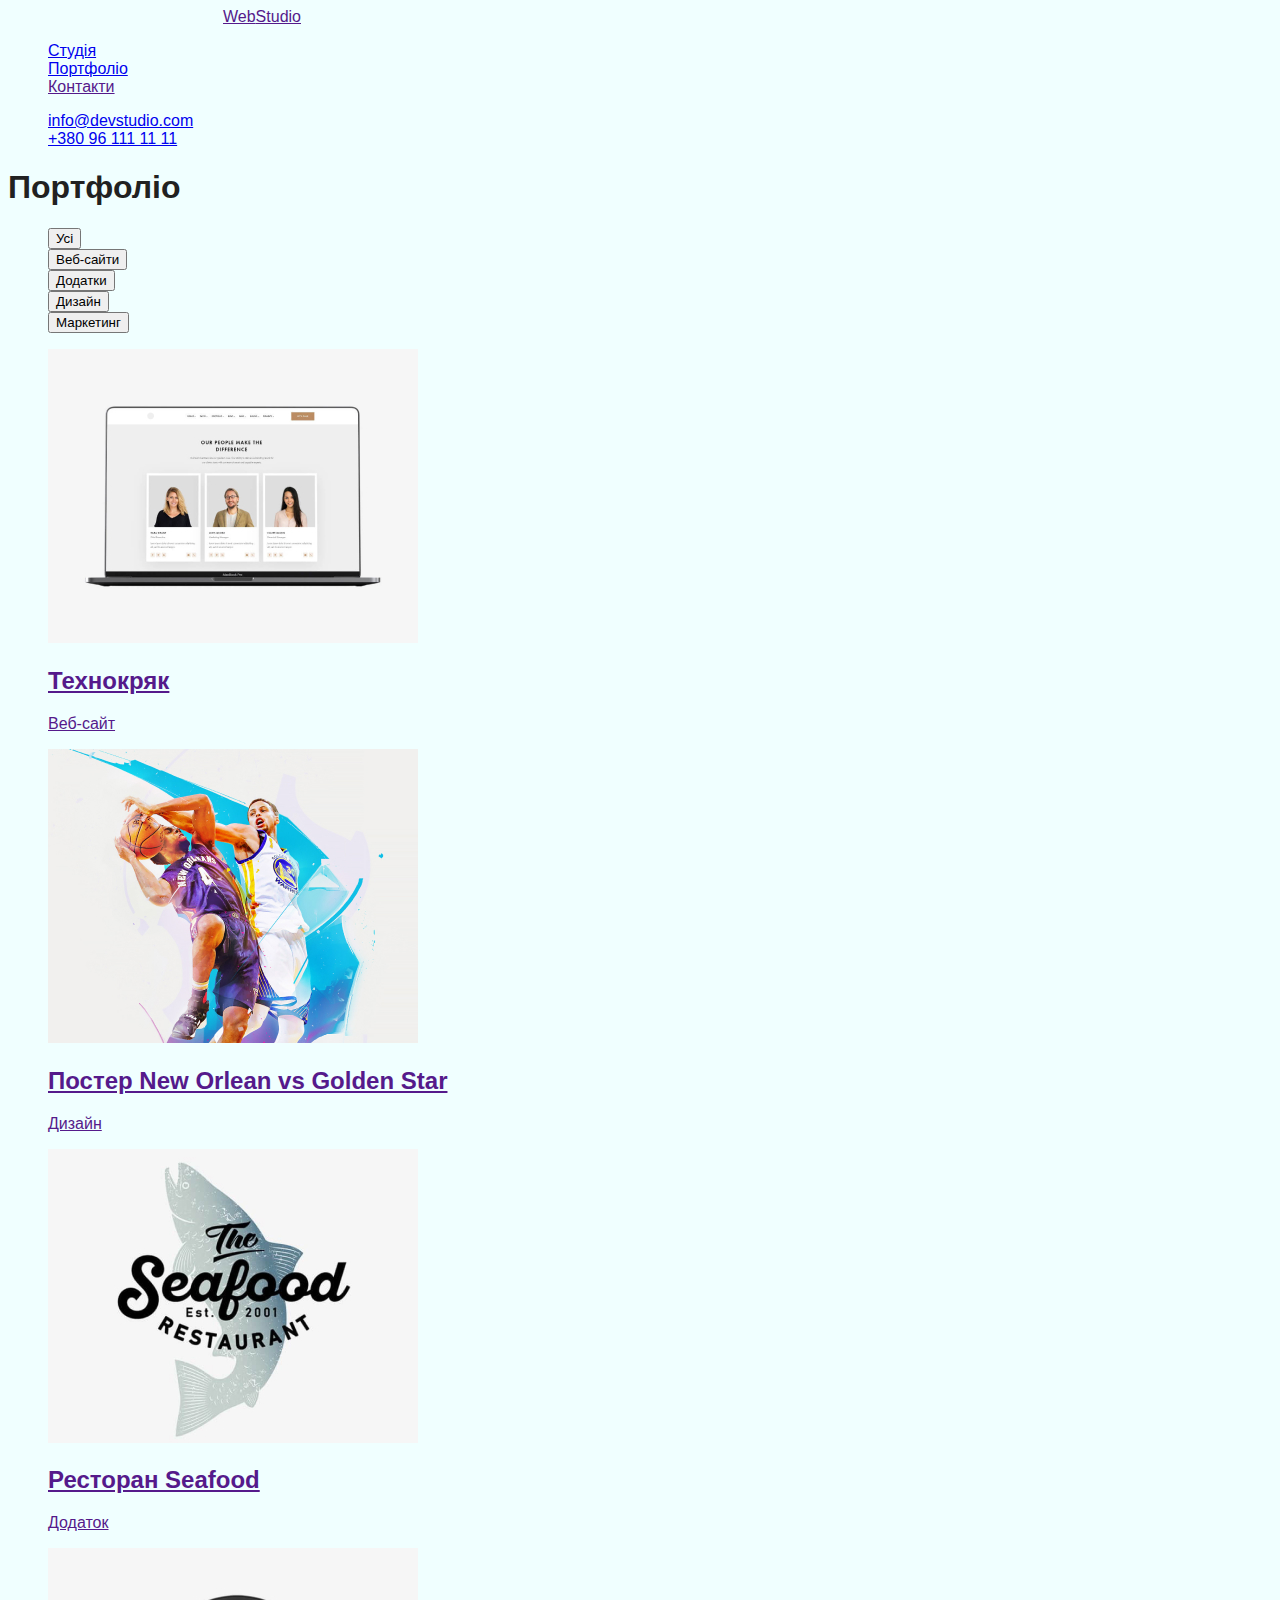
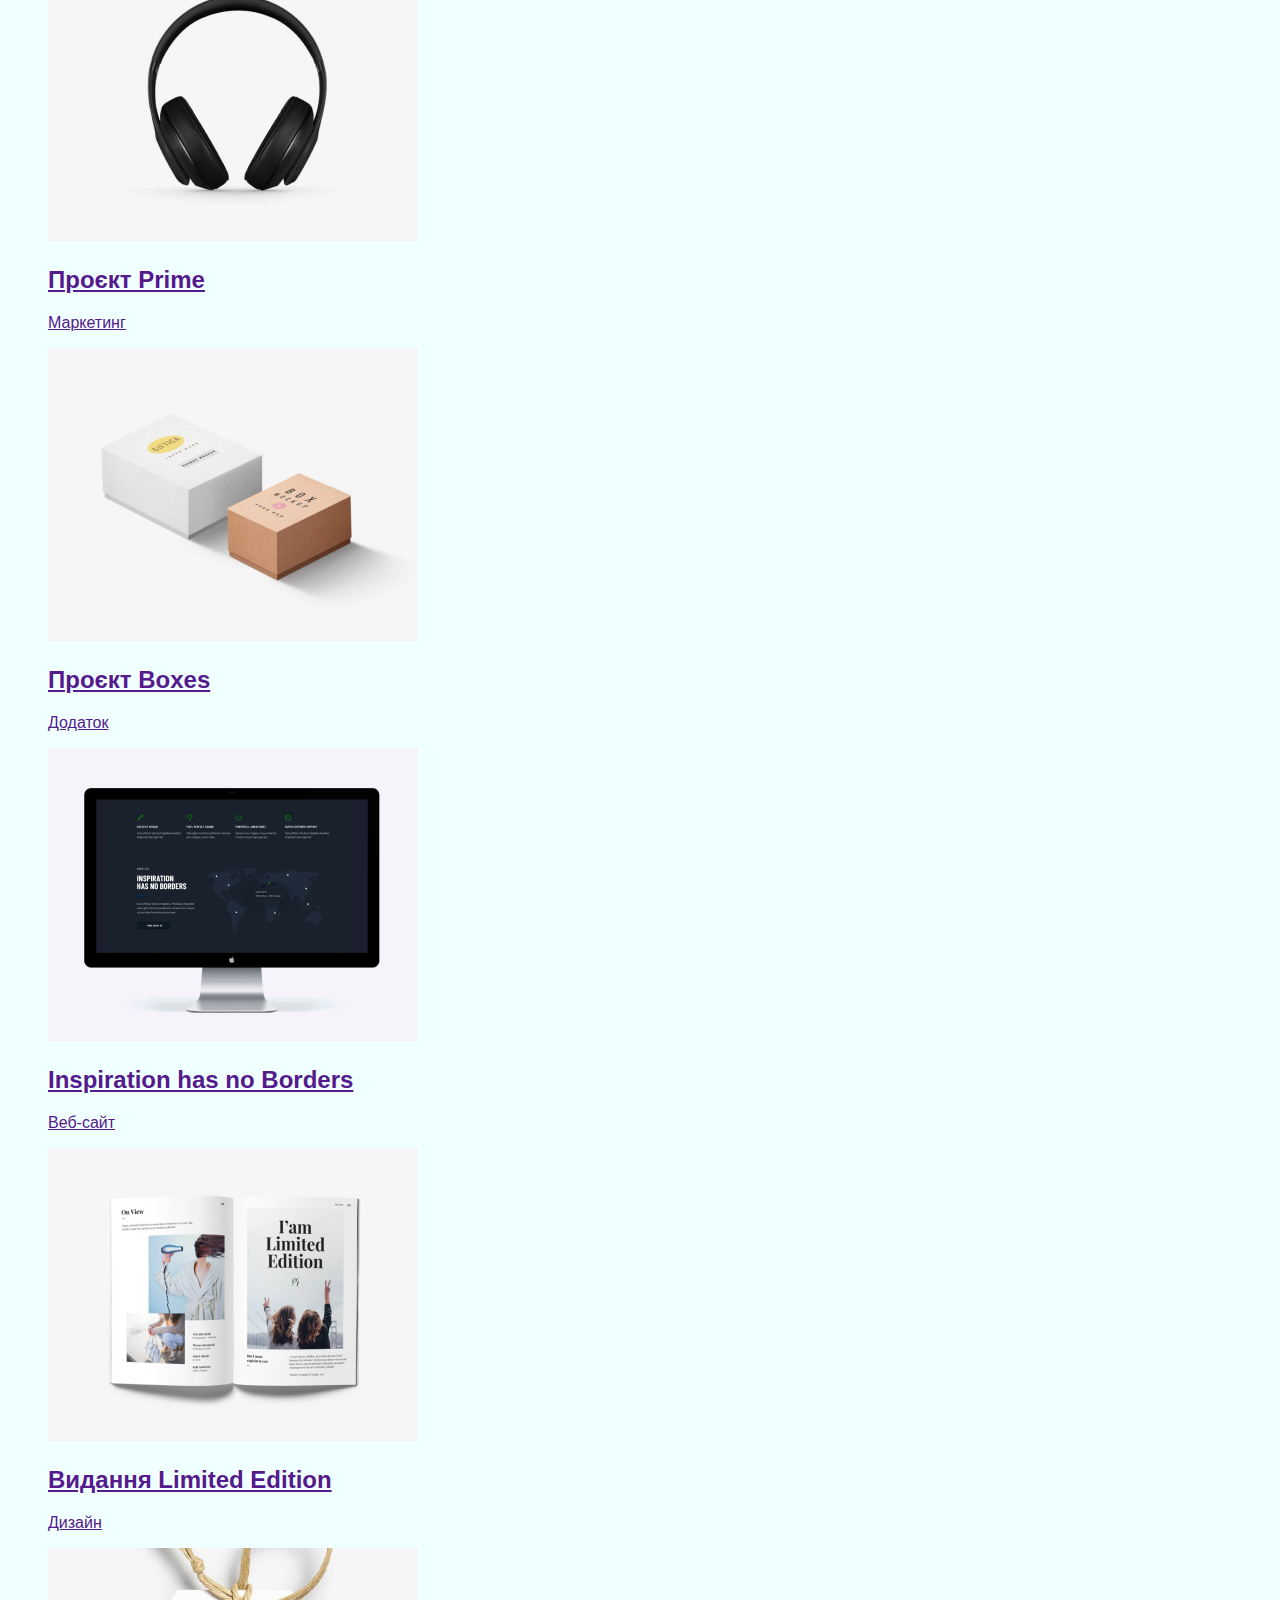
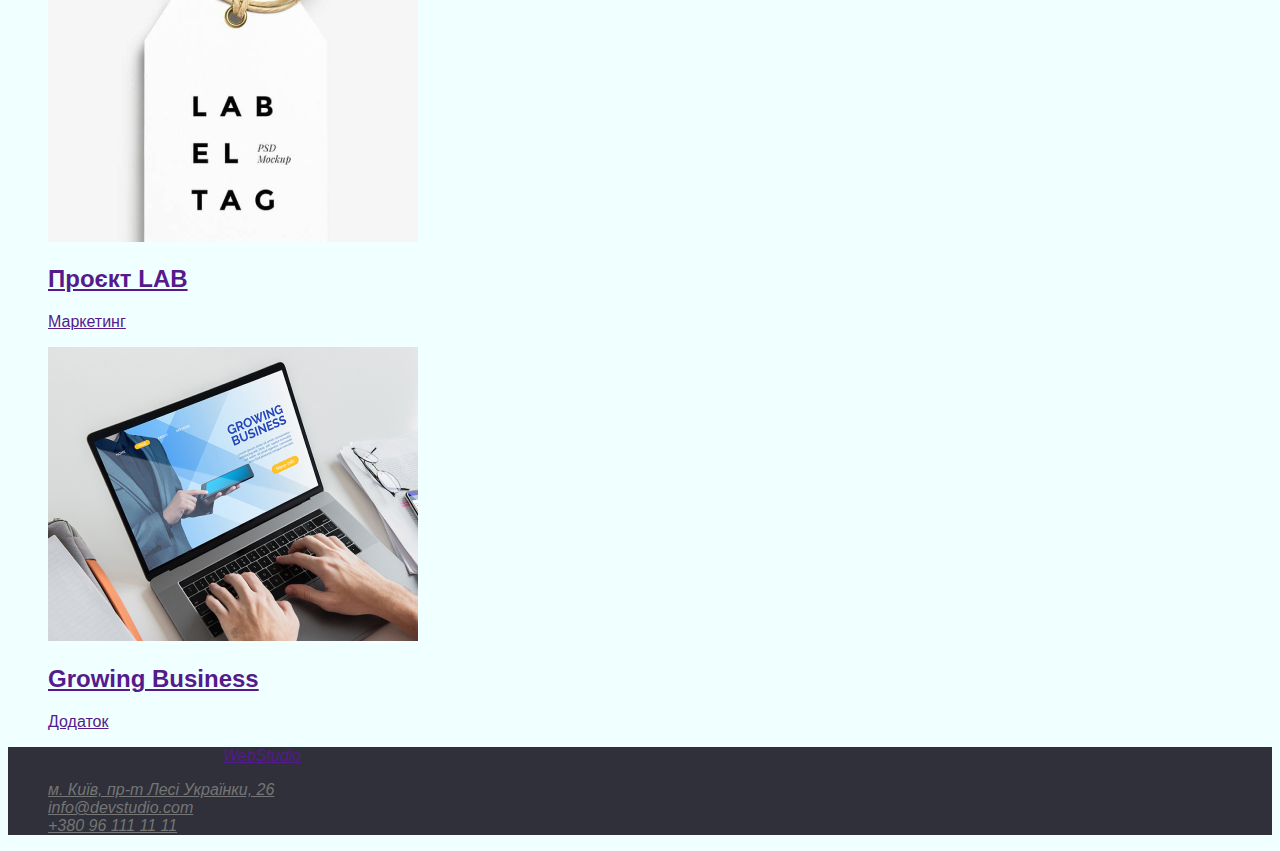
==== portfolio.html @ 6a6d9fbb "first commit" ====
<!DOCTYPE html>
<html lang="en">
<head>
    <meta charset="UTF-8">
    <meta http-equiv="X-UA-Compatible" content="IE=edge">
    <meta name="viewport" content="width=device-width, initial-scale=1.0">
    <title>WebStudio</title>
    <link rel="stylesheet" href="./css/styles.css" />
</head>
<body>
    <!-- Шапка сайту -->
    <header>
      <a href="" class="logo">Web<span>Studio</span></a>

        <nav>
            <!-- Навігація -->
          <ul class="list">
            <li><a href="./index.html">Студія</a></li>
            <li><a href="./portfolio.html">Портфоліо</a></li>
            <li><a href="">Контакти</a></li>
          </ul>
        </nav>
        <ul class="list"> 
            <li><a href="mailto:info@devstudio.com">info@devstudio.com</a></li>
            <li><a href="tel:+380961111111">+380 96 111 11 11</a></li>
        </ul>
      </header>


      

      <main>
        <h1>Портфоліо</h1>
        <section>
          <ul class="list">
            <li><button type="button">Усі</button></li>
            <li><button type="button">Веб-сайти</button></li>
            <li><button type="button">Додатки</button></li>
            <li><button type="button">Дизайн</button></li>
            <li><button type="button">Маркетинг</button></li>
          </ul>
             
          <ul class="list">
            <li>
             <a href="">
              <img src="./images/imgP1.jpg" alt="Веб-сайт"
              width: 370px;
              height: 294px;/>
              <h2>Технокряк</h2>
              <p>Веб-сайт</p>
           </a>  
           </li>
            
            <li>
             <a href="">
             <img src="./images/img (P2).jpg" alt="Дизайн постеру"
             width: 370px;
             height: 294px;/>
             <h2>Постер New Orlean vs Golden Star</h2>
             <p>Дизайн</p> 
             </a>
              </li>
          
            <li>
             <a href="">
             <img src="./images/img (P3).jpg" alt="Додаток ресторану Seafood"
             width: 370px;
             height: 294px;/>
             <h2>Ресторан Seafood</h2>
             <p>Додаток</p>
             </a>
             </li>

            <li>
              <a href="">
              <img src="./images/img (P4).jpg" alt="Зображення навушників"
             width: 370px;
             height: 294px;/>
             <h2>Проєкт Prime</h2>
             <p>Маркетинг</p>
             </a>
            </li>
          
            <li>
             <a href="">
             <img src="./images/img (P5).jpg" alt="Додаток Boxes"
             width: 370px;
             height: 294px;/>
             <h2>Проєкт Boxes</h2>
             <p>Додаток</p>
              </a> 
            </li>
            

            <li>
              <a href="">
              <img src="./images/img (P6).jpg" alt="Веб-сайт"
              width: 370px;
              height: 294px;/>
              <h2>Inspiration has no Borders</h2>
              <p>Веб-сайт</p>
              </a>
            </li>
            

            <li> 
              <a href="">
               <img src="./images/img (P7).jpg" alt="Дизайн видання Limited Edition"
               width: 370px;
               height: 294px;/>
               <h2>Видання Limited Edition</h2>
               <p>Дизайн</p>  
               </a>
            </li>
           

            <li>
              <a href="">
                <img src="./images/img (P8).jpg" alt="Маркетинг проєкту LAB"
               width: 370px;
               height: 294px;/>
               <h2>Проєкт LAB</h2>
              <p>Маркетинг</p>  
              </a>
            </li>
            

            <li>
              <a href="">
               <img src="./images/img (P9).jpg" alt="Додаток Growing Business"
             width: 370px;
             height: 294px;/>
             <h2>Growing Business</h2>
             <p>Додаток</p> 
              </a>
            </li>
            

          </ul>

        </section>

      </main>




      <!-- Адрес -->
      <footer class="footer">
        <address>
       <a href="" class="logo">Web<span>Studio</span></a>
      <ul class="list">    
          
          <li><a href="" class="contacts">м. Київ, пр-т Лесі Українки, 26</a></li> 
          <li><a href="mailto:info@devstudio.com" class="contacts">info@devstudio.com</a></li>
          <li><a href="tel:+380961111111" class="contacts">+380 96 111 11 11</a></li>
          
      </ul>   
  </address>
      
</footer>
</body>
</html>
---- css/styles.css ----
:root {
--primary-text-color: #212121;
--secondary-text-color: #757575;
--accent-color: #2196F3; 
--primary-bg-color: #ffffff;
}

body {
    background-color:azure;
    color: var(--primary-text-color);
    font-family: Roboto, sans-serif;
}

.list {
list-style: none;
}

/* Логотип */

.logo {
margin: 25px 1240px 25px 215px;
font-family: Raleway, sans-serif;
}

.page-header {
    background-color:#FFFFFF;
}

/* Навігація сайту */

.nav-link {
    color: var(--primary-text-color);
}

.nav-link:hover, 
.nav-link:focus {
color: var(--accent-color);
}

.auth-link {
    color: var(--secondary-text-color);
}

.auth-link:hover, 
.auth-link:focus {
    color: var(--accent-color);
}
 
/* Герой */

.hero {
    background-color: #2F303A;
    color: #FFFFFF;
    padding: 200px 452px 280px 452px;
}

.hero-title {
    font-style: normal;
    font-weight: 900;
    font-size: 44px;
    text-align: center;
    letter-spacing: 0.06em;
    text-transform: uppercase;
    color: #FFFFFF;
}

/* Кнопка */
.service {
    background-color: var(--accent-color);
    color: #ffffff;
    padding: 10px 32px 10px 32px;
    margin: 360px 724px 210px 724px;
}


/* Підвал сторінки */

.footer{
    background-color: #2F303A;
}

.contacts {
    color: var(--secondary-text-color);
}

.contacts:hover,
.contacts:focus {
    color: #ffffff;
}
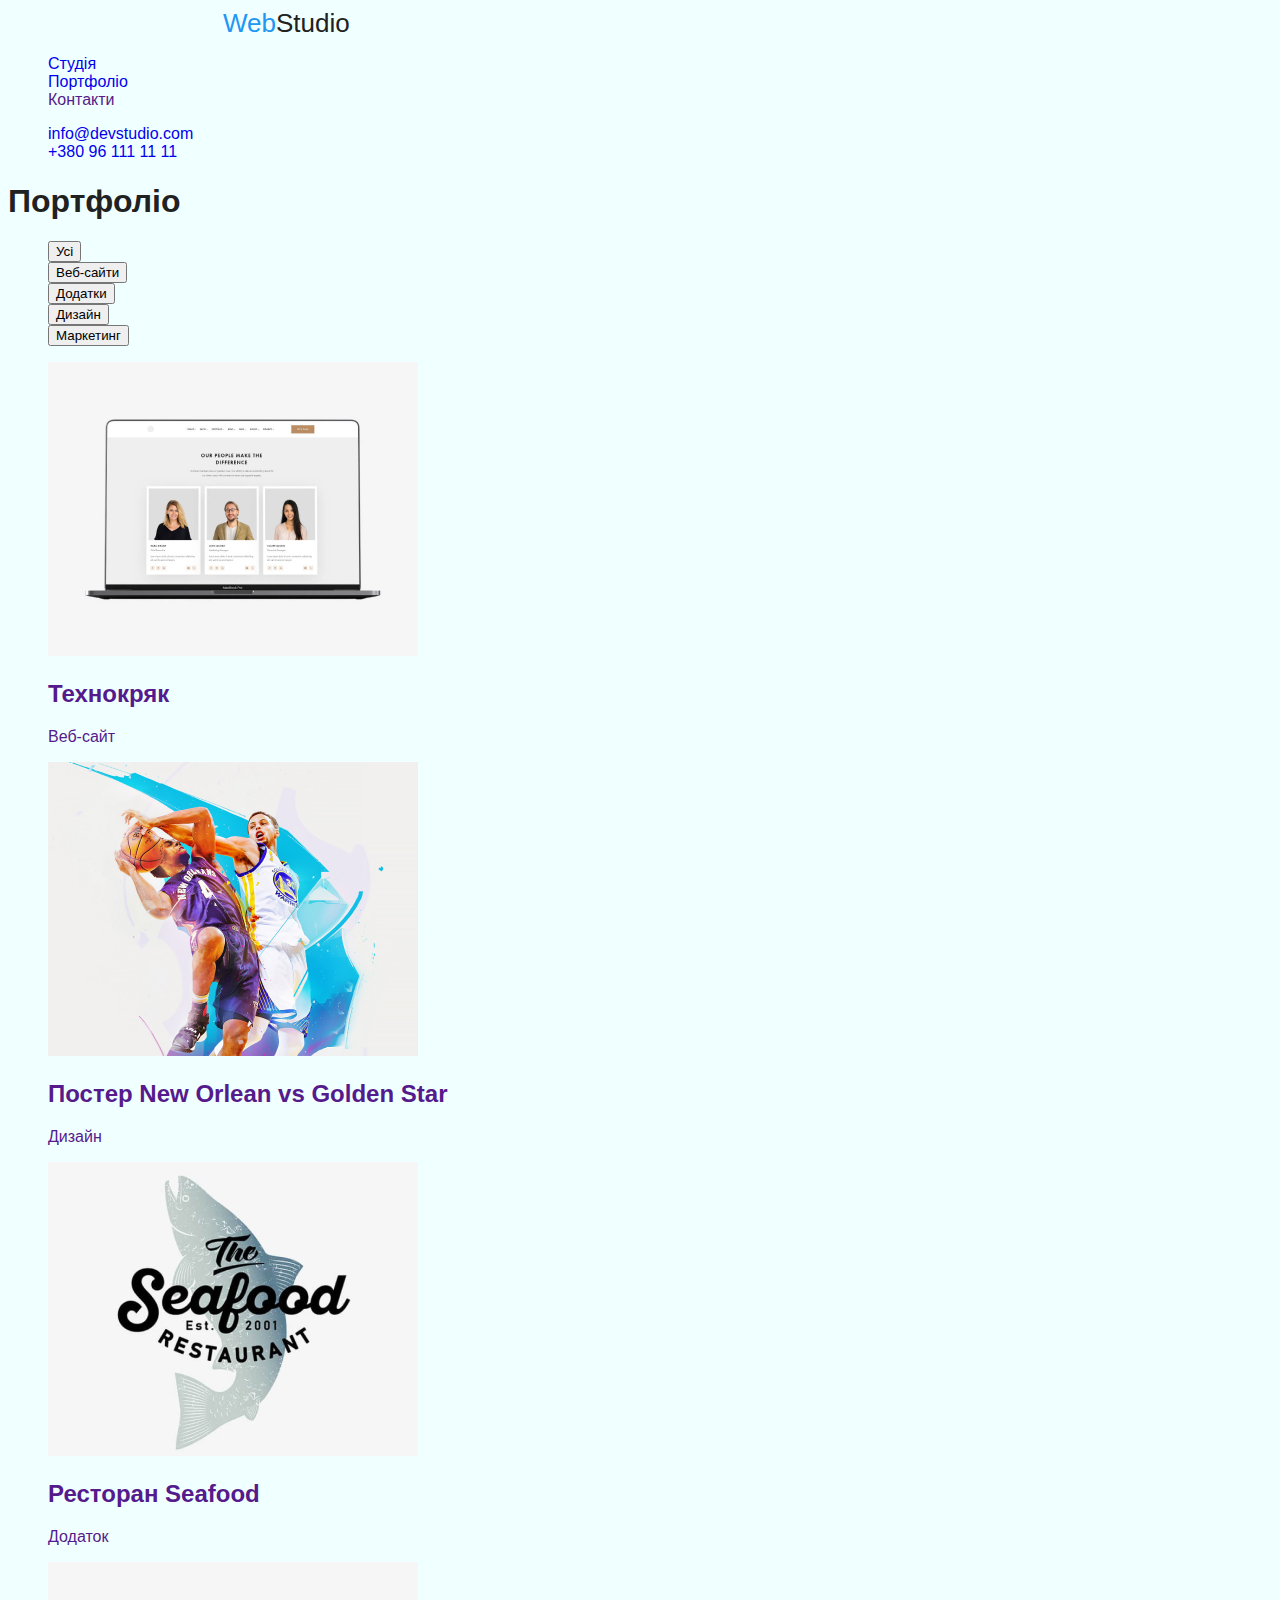
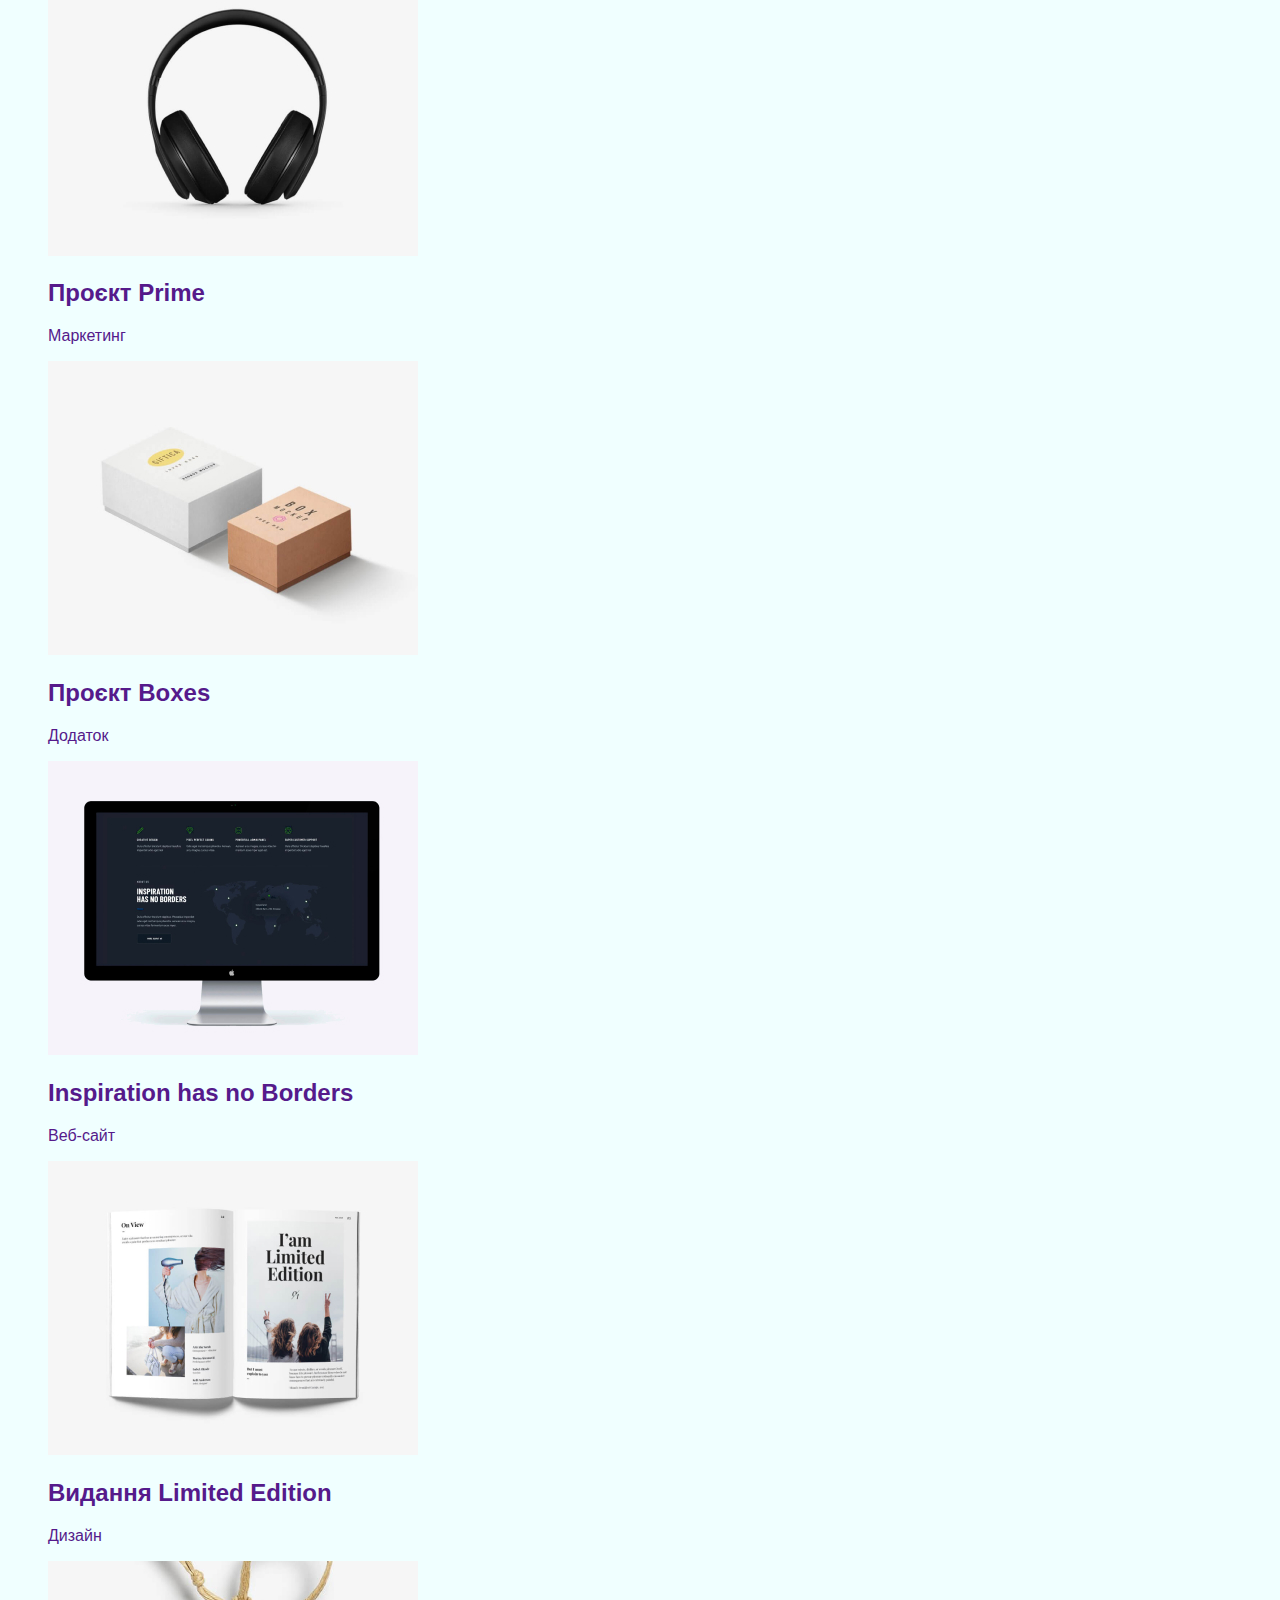
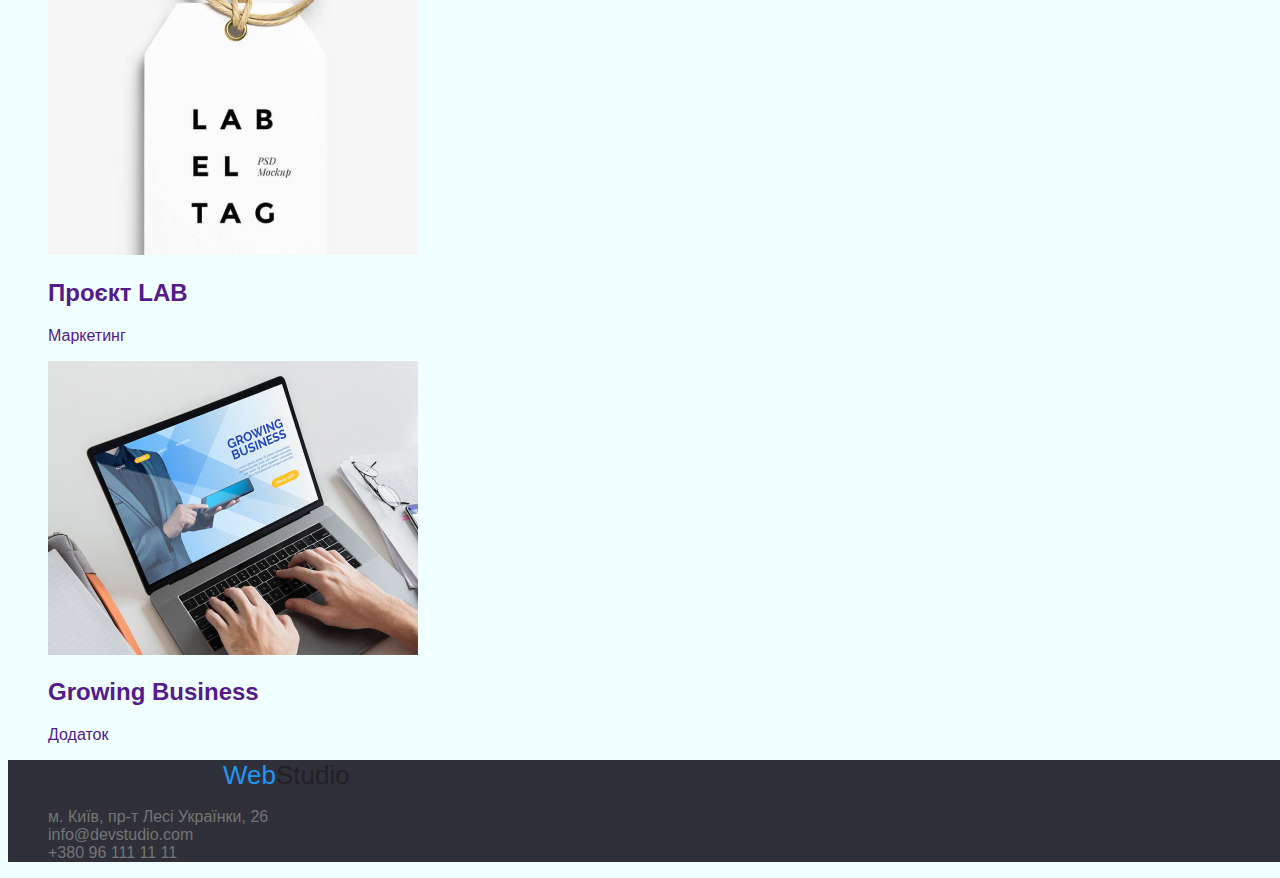
==== commit a669a76e: "Зміни в хедері та футері" ====
--- a/portfolio.html
+++ b/portfolio.html
@@ -10,7 +10,7 @@
 <body>
     <!-- Шапка сайту -->
     <header>
-      <a href="" class="logo">Web<span>Studio</span></a>
+      <a href="" class="logo">Web<span class="logo__decor">Studio</span></a>
 
         <nav>
             <!-- Навігація -->
@@ -148,7 +148,7 @@
       <!-- Адрес -->
       <footer class="footer">
         <address>
-       <a href="" class="logo">Web<span>Studio</span></a>
+          <a href="" class="logo">Web<span class="logo__decor">Studio</span></a>
       <ul class="list">    
           
           <li><a href="" class="contacts">м. Київ, пр-т Лесі Українки, 26</a></li> 
--- a/css/styles.css
+++ b/css/styles.css
@@ -9,17 +9,32 @@
     background-color:azure;
     color: var(--primary-text-color);
     font-family: Roboto, sans-serif;
+    letter-spacing: 0,03em;
 }
 
 .list {
 list-style: none;
 }
 
+a {
+    text-decoration: none;
+}
+
 /* Логотип */
 
 .logo {
 margin: 25px 1240px 25px 215px;
+text-decoration: none;
 font-family: Raleway, sans-serif;
+font-style: normal;
+font-size: 26px;
+line-height: 1.2; 
+color: #2196F3;
+}
+
+.logo__decor {
+    font-style: normal;
+    color: var(--primary-text-color) ;
 }
 
 .page-header {
@@ -27,6 +42,14 @@
 }
 
 /* Навігація сайту */
+
+.site-nav,
+.auth-nav {
+ font-weight: 500;
+ font-size: 14px;
+ line-height: 1.36;
+ letter-spacing: 0.02em;
+}
 
 .nav-link {
     color: var(--primary-text-color);
@@ -51,11 +74,16 @@
 .hero {
     background-color: #2F303A;
     color: #FFFFFF;
-    padding: 200px 452px 280px 452px;
+    padding: 200px;
+}
+
+.hero-box {
+    width: 1600px;
+    letter-spacing: 0,06em;
 }
 
 .hero-title {
-    font-style: normal;
+    margin-bottom: 30px;
     font-weight: 900;
     font-size: 44px;
     text-align: center;
@@ -70,17 +98,60 @@
     color: #ffffff;
     padding: 10px 32px 10px 32px;
     margin: 360px 724px 210px 724px;
+    font-size: 16px;
+    line-height: 30px; 
+    font-family: inherit;
+    cursor: pointer;
 }
 
+/* Особливості */
+.title{
+font-weight: 700;
+font-size: 14px;
+line-height: 1.1;
+}
+
+.text {
+font-weight: 400;
+font-size: 14px;
+line-height: 1.7;
+}
+
+.section-title{
+    font-weight: 700;
+font-size: 36px;
+line-height: 1.2;
+text-align: center;
+}
+
+.subtitle{
+font-weight: 500;
+font-size: 16px;
+line-height: 1.2;
+}
+
+.profession{
+font-weight: 400;
+font-size: 16px;
+line-height: 1.2;  
+}
 
 /* Підвал сторінки */
 
 .footer{
-    background-color: #2F303A;
+background-color: #2F303A;
+width: 1600px;
+}
+
+.footer-nav{
+font-weight: 400;
+font-size: 14px;
+line-height: 1.7;
 }
 
 .contacts {
     color: var(--secondary-text-color);
+    font-style: normal;
 }
 
 .contacts:hover,
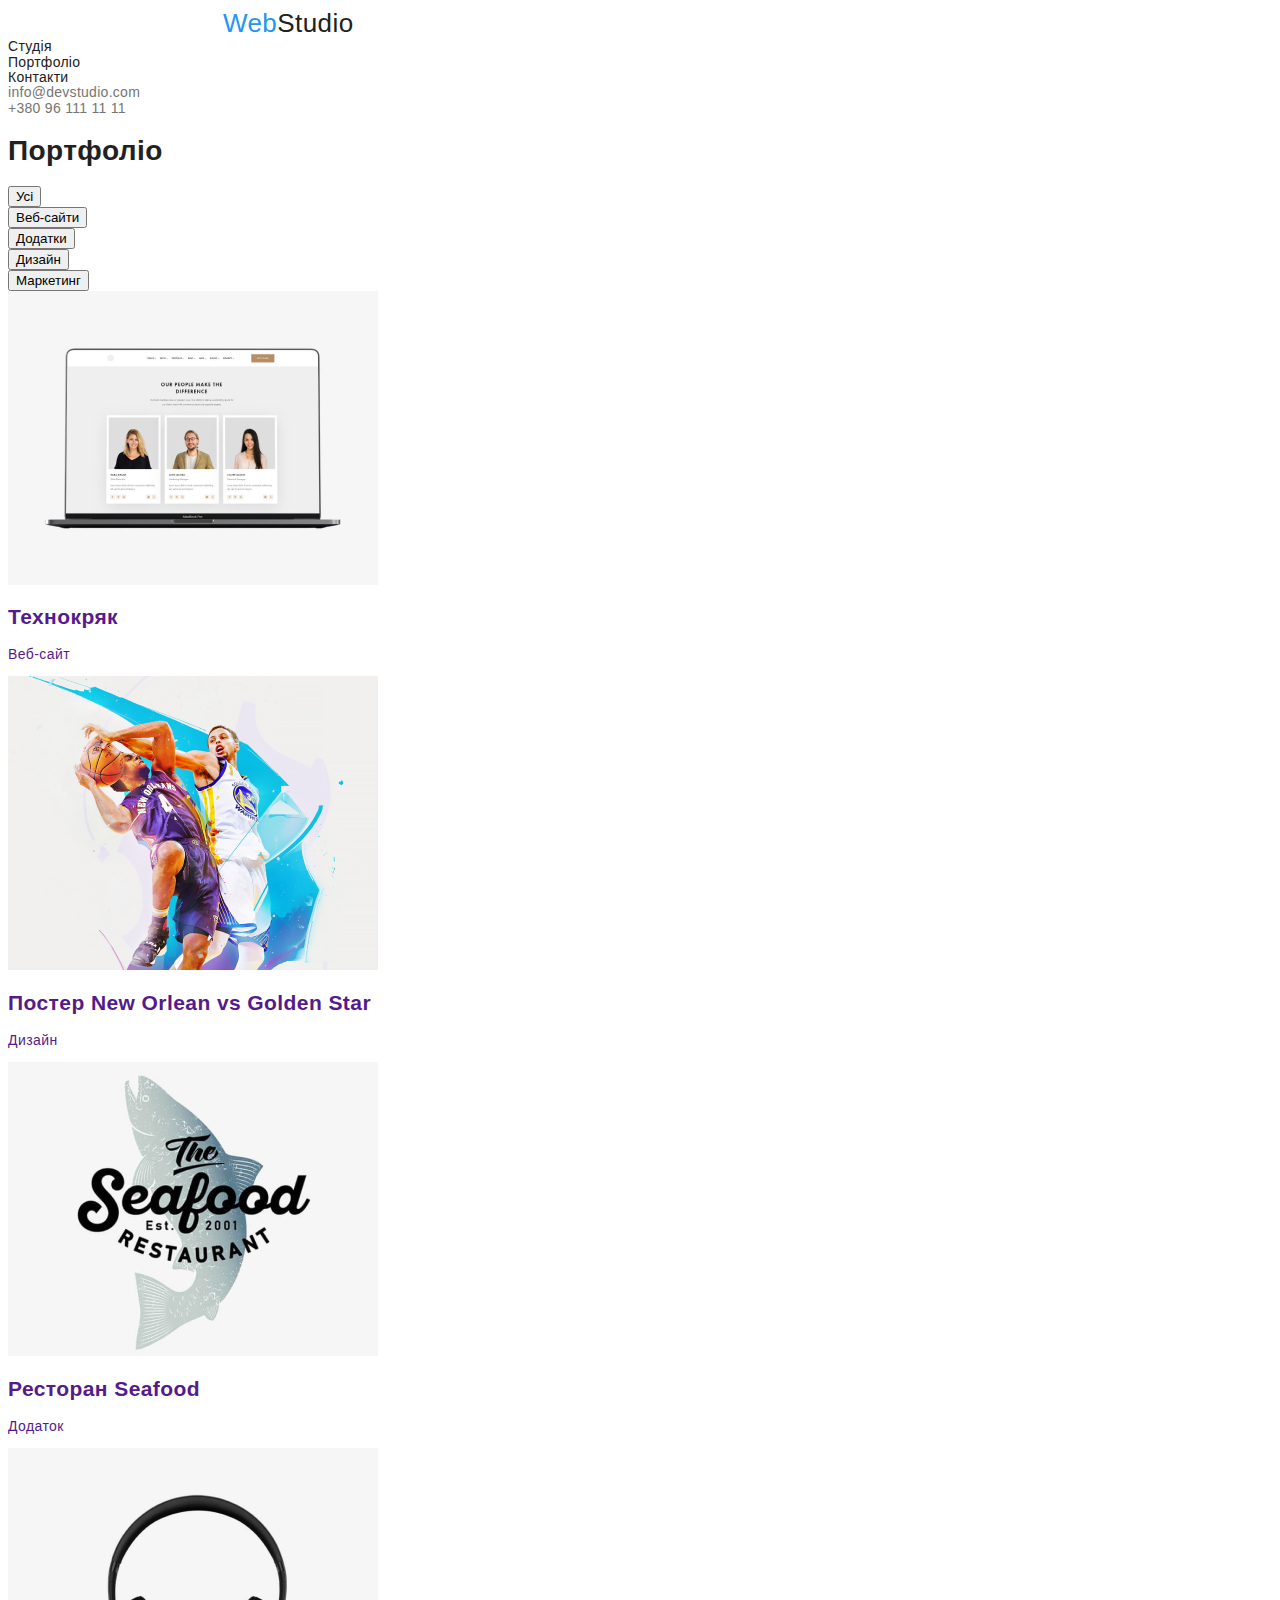
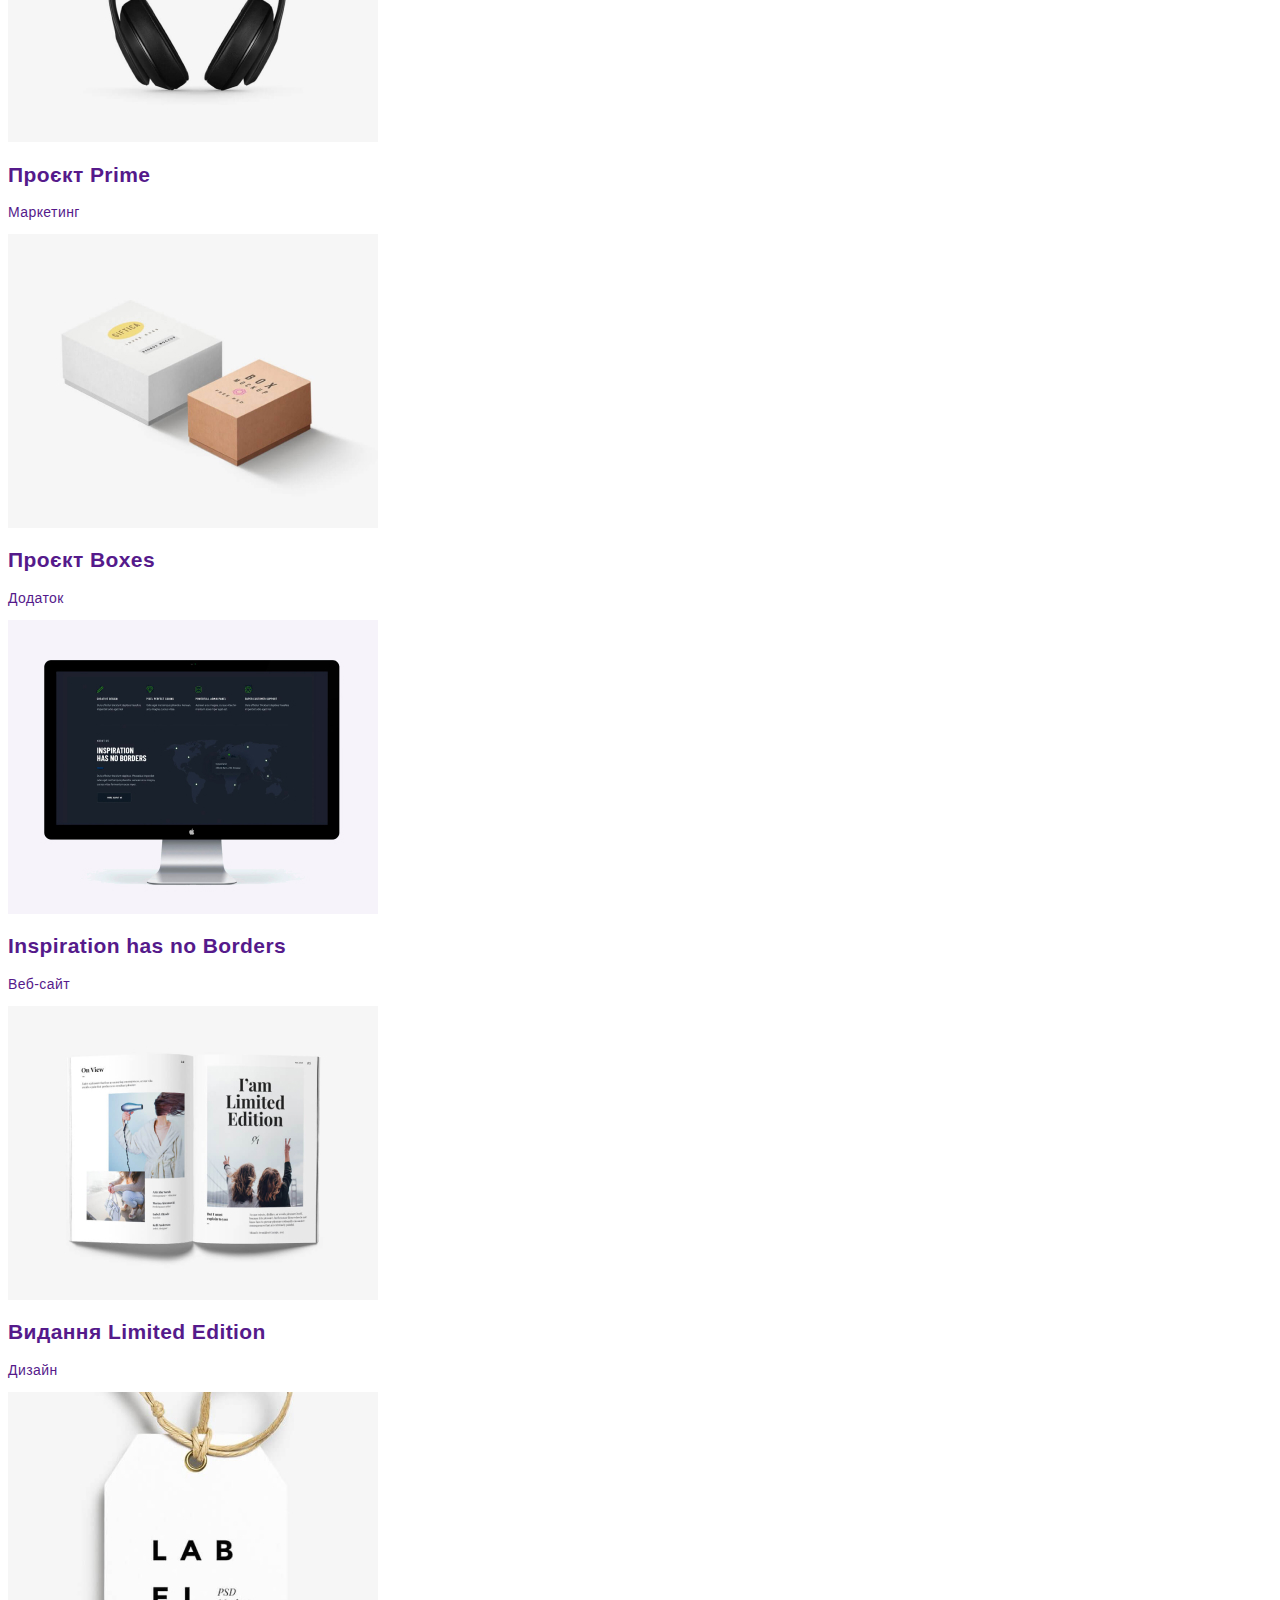
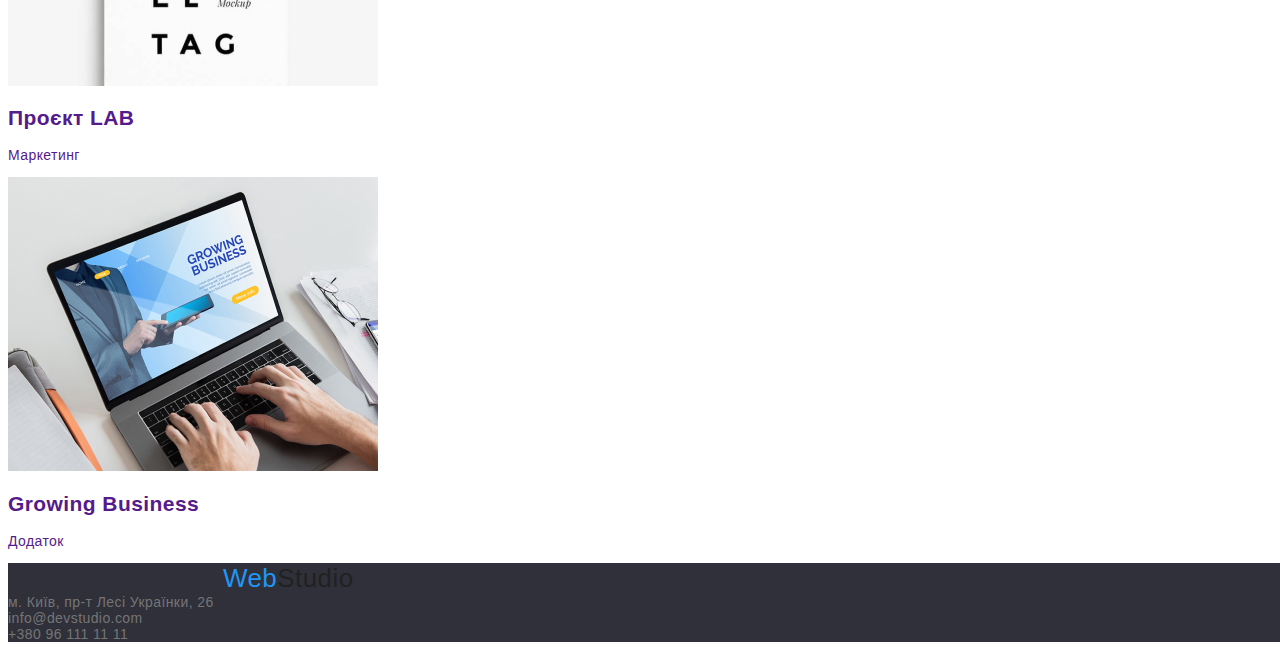
==== commit 6a273191: "Виправлення правок від ментора" ====
--- a/portfolio.html
+++ b/portfolio.html
@@ -5,29 +5,26 @@
     <meta http-equiv="X-UA-Compatible" content="IE=edge">
     <meta name="viewport" content="width=device-width, initial-scale=1.0">
     <title>WebStudio</title>
-    <link rel="stylesheet" href="./css/styles.css" />
+    <link rel="stylesheet" href="./css/styles.css"/>
 </head>
 <body>
     <!-- Шапка сайту -->
-    <header>
+    <header class="page-header">
       <a href="" class="logo">Web<span class="logo__decor">Studio</span></a>
 
-        <nav>
-            <!-- Навігація -->
-          <ul class="list">
-            <li><a href="./index.html">Студія</a></li>
-            <li><a href="./portfolio.html">Портфоліо</a></li>
-            <li><a href="">Контакти</a></li>
-          </ul>
-        </nav>
-        <ul class="list"> 
-            <li><a href="mailto:info@devstudio.com">info@devstudio.com</a></li>
-            <li><a href="tel:+380961111111">+380 96 111 11 11</a></li>
+      <nav>
+          <!-- Навігація -->
+        <ul class="site-nav list">
+          <li><a href="./index.html" class="nav-link">Студія</a></li>
+          <li><a href="./portfolio.html" class="nav-link">Портфоліо</a></li>
+          <li><a href="" class="nav-link">Контакти</a></li>
         </ul>
-      </header>
-
-
-      
+      </nav>
+      <ul class="auth-nav list"> 
+          <li><a href="mailto:info@devstudio.com" class="auth-link">info@devstudio.com</a></li>
+          <li><a href="tel:+380961111111" class="auth-link">+380 96 111 11 11</a></li>
+      </ul>
+    </header>
 
       <main>
         <h1>Портфоліо</h1>
@@ -44,38 +41,42 @@
             <li>
              <a href="">
               <img src="./images/imgP1.jpg" alt="Веб-сайт"
-              width: 370px;
-              height: 294px;/>
+              width="370"
+              height="294"
+             />
               <h2>Технокряк</h2>
               <p>Веб-сайт</p>
-           </a>  
+             </a>  
            </li>
             
             <li>
              <a href="">
-             <img src="./images/img (P2).jpg" alt="Дизайн постеру"
-             width: 370px;
-             height: 294px;/>
+             <img src="./images/imgP2.jpg" alt="Дизайн постеру"
+             width="370"
+             height="294"
+             />
              <h2>Постер New Orlean vs Golden Star</h2>
              <p>Дизайн</p> 
              </a>
-              </li>
+            </li>
           
             <li>
              <a href="">
-             <img src="./images/img (P3).jpg" alt="Додаток ресторану Seafood"
-             width: 370px;
-             height: 294px;/>
+             <img src="./images/imgP3.jpg" alt="Додаток ресторану Seafood"
+             width="370"
+             height="294"
+             />
              <h2>Ресторан Seafood</h2>
              <p>Додаток</p>
              </a>
-             </li>
+            </li>
 
             <li>
               <a href="">
-              <img src="./images/img (P4).jpg" alt="Зображення навушників"
-             width: 370px;
-             height: 294px;/>
+              <img src="./images/imgP4.jpg" alt="Зображення навушників"
+              width="370"
+              height="294"
+             />
              <h2>Проєкт Prime</h2>
              <p>Маркетинг</p>
              </a>
@@ -83,9 +84,10 @@
           
             <li>
              <a href="">
-             <img src="./images/img (P5).jpg" alt="Додаток Boxes"
-             width: 370px;
-             height: 294px;/>
+             <img src="./images/imgP5.jpg" alt="Додаток Boxes"
+             width="370"
+             height="294"
+             />
              <h2>Проєкт Boxes</h2>
              <p>Додаток</p>
               </a> 
@@ -94,9 +96,10 @@
 
             <li>
               <a href="">
-              <img src="./images/img (P6).jpg" alt="Веб-сайт"
-              width: 370px;
-              height: 294px;/>
+              <img src="./images/imgP6.jpg" alt="Веб-сайт"
+              width="370"
+              height="294"
+              />
               <h2>Inspiration has no Borders</h2>
               <p>Веб-сайт</p>
               </a>
@@ -105,9 +108,10 @@
 
             <li> 
               <a href="">
-               <img src="./images/img (P7).jpg" alt="Дизайн видання Limited Edition"
-               width: 370px;
-               height: 294px;/>
+               <img src="./images/imgP7.jpg" alt="Дизайн видання Limited Edition"
+               width="370"
+               height="294"
+               />
                <h2>Видання Limited Edition</h2>
                <p>Дизайн</p>  
                </a>
@@ -116,20 +120,22 @@
 
             <li>
               <a href="">
-                <img src="./images/img (P8).jpg" alt="Маркетинг проєкту LAB"
-               width: 370px;
-               height: 294px;/>
+                <img src="./images/imgP8.jpg" alt="Маркетинг проєкту LAB"
+                width="370"
+                height="294"
+               />
                <h2>Проєкт LAB</h2>
-              <p>Маркетинг</p>  
+               <p>Маркетинг</p>  
               </a>
             </li>
             
 
             <li>
               <a href="">
-               <img src="./images/img (P9).jpg" alt="Додаток Growing Business"
-             width: 370px;
-             height: 294px;/>
+              <img src="./images/imgP9.jpg" alt="Додаток Growing Business"
+              width="370"
+              height="294"
+              />
              <h2>Growing Business</h2>
              <p>Додаток</p> 
               </a>
--- a/css/styles.css
+++ b/css/styles.css
@@ -6,18 +6,25 @@
 }
 
 body {
-    background-color:azure;
+    background-color: var(--primary-bg-color) ;
     color: var(--primary-text-color);
-    font-family: Roboto, sans-serif;
-    letter-spacing: 0,03em;
+    font-family: 'Roboto', sans-serif;
+    font-size: 14px;
+    letter-spacing: 0.03em;
 }
 
 .list {
+margin: 0;
+padding: 0;
 list-style: none;
 }
 
 a {
     text-decoration: none;
+}
+
+.button {
+    cursor: pointer;
 }
 
 /* Логотип */
@@ -47,7 +54,7 @@
 .auth-nav {
  font-weight: 500;
  font-size: 14px;
- line-height: 1.36;
+ line-height: 1.1;
  letter-spacing: 0.02em;
 }
 
@@ -86,6 +93,7 @@
     margin-bottom: 30px;
     font-weight: 900;
     font-size: 44px;
+    line-height: 1.3;
     text-align: center;
     letter-spacing: 0.06em;
     text-transform: uppercase;
@@ -99,9 +107,8 @@
     padding: 10px 32px 10px 32px;
     margin: 360px 724px 210px 724px;
     font-size: 16px;
-    line-height: 30px; 
+    line-height: 1.8; 
     font-family: inherit;
-    cursor: pointer;
 }
 
 /* Особливості */
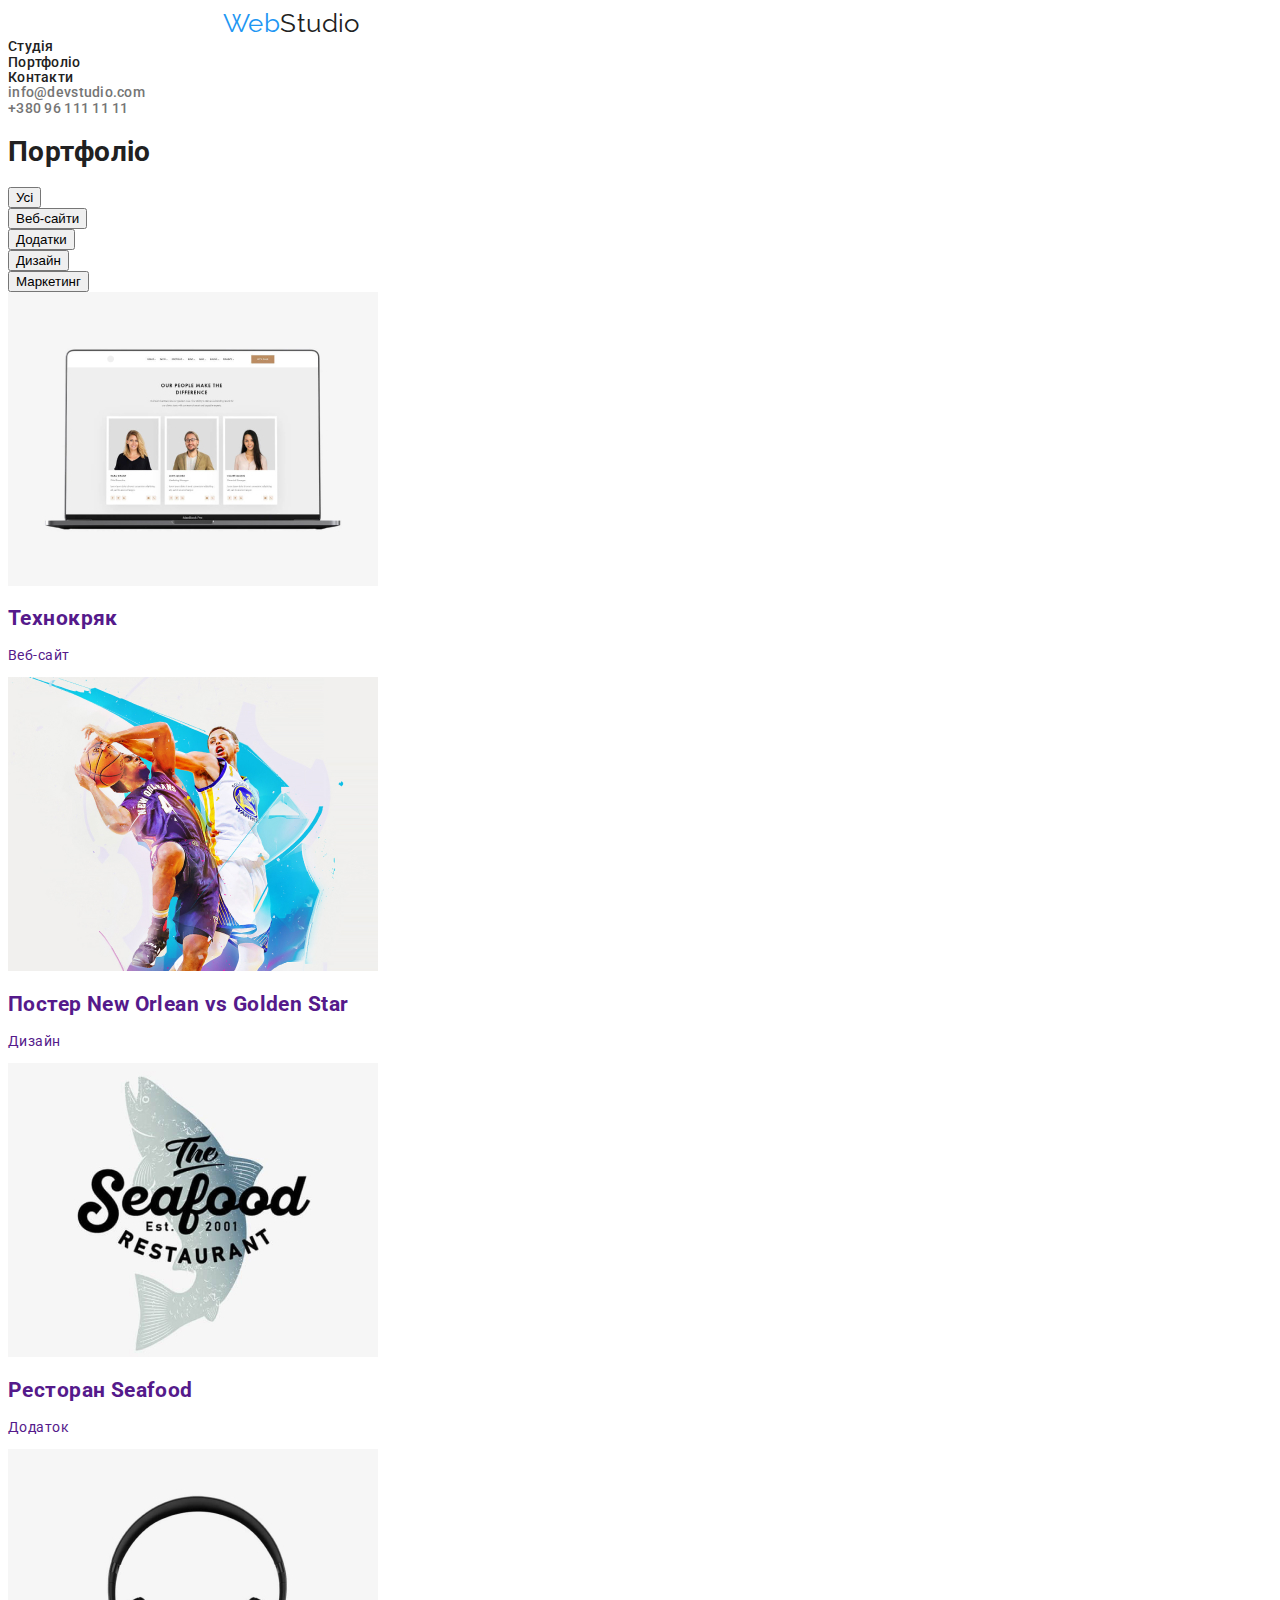
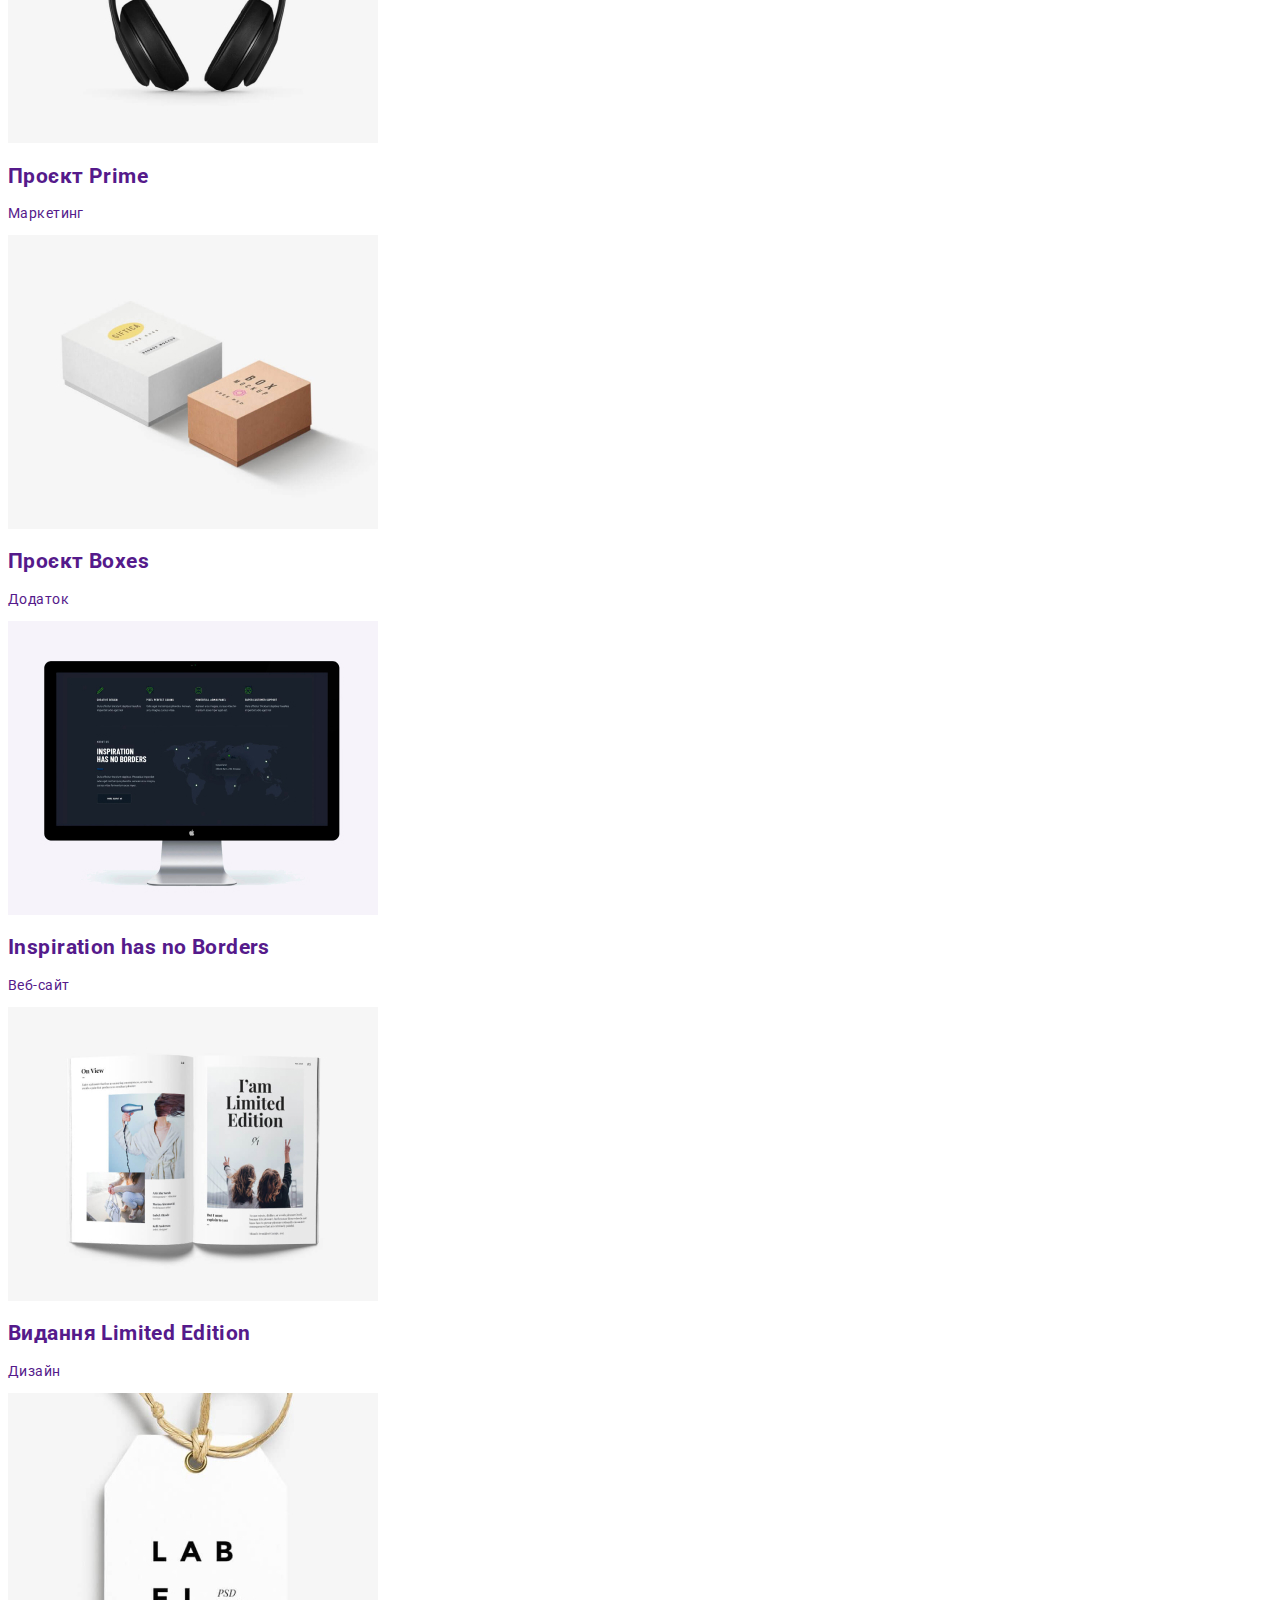
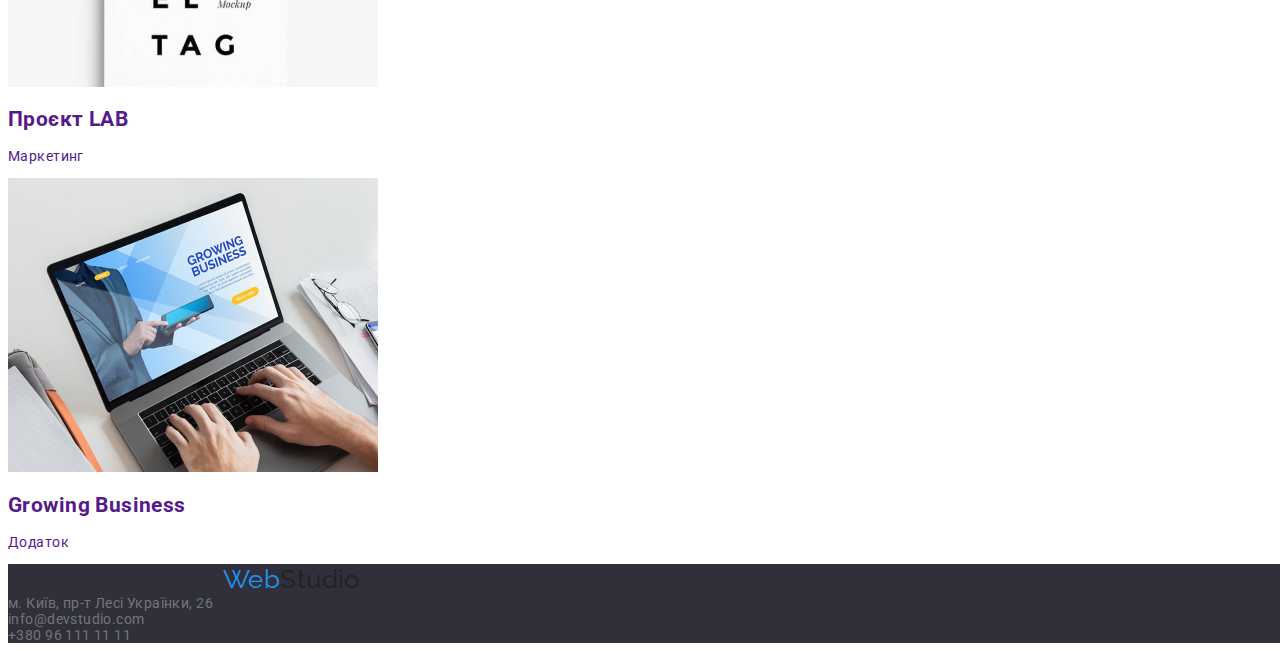
==== commit 169319ea: "Доопрацювання стилів в портфоліо та кнопок" ====
--- a/portfolio.html
+++ b/portfolio.html
@@ -5,6 +5,9 @@
     <meta http-equiv="X-UA-Compatible" content="IE=edge">
     <meta name="viewport" content="width=device-width, initial-scale=1.0">
     <title>WebStudio</title>
+    <link rel="preconnect" href="https://fonts.googleapis.com">
+    <link rel="preconnect" href="https://fonts.gstatic.com" crossorigin>
+    <link href="https://fonts.googleapis.com/css2?family=Raleway:wght@700&family=Roboto:wght@400;500;700;900&display=swap" rel="stylesheet">
     <link rel="stylesheet" href="./css/styles.css"/>
 </head>
 <body>
--- a/css/styles.css
+++ b/css/styles.css
@@ -23,7 +23,7 @@
     text-decoration: none;
 }
 
-.button {
+button {
     cursor: pointer;
 }
 
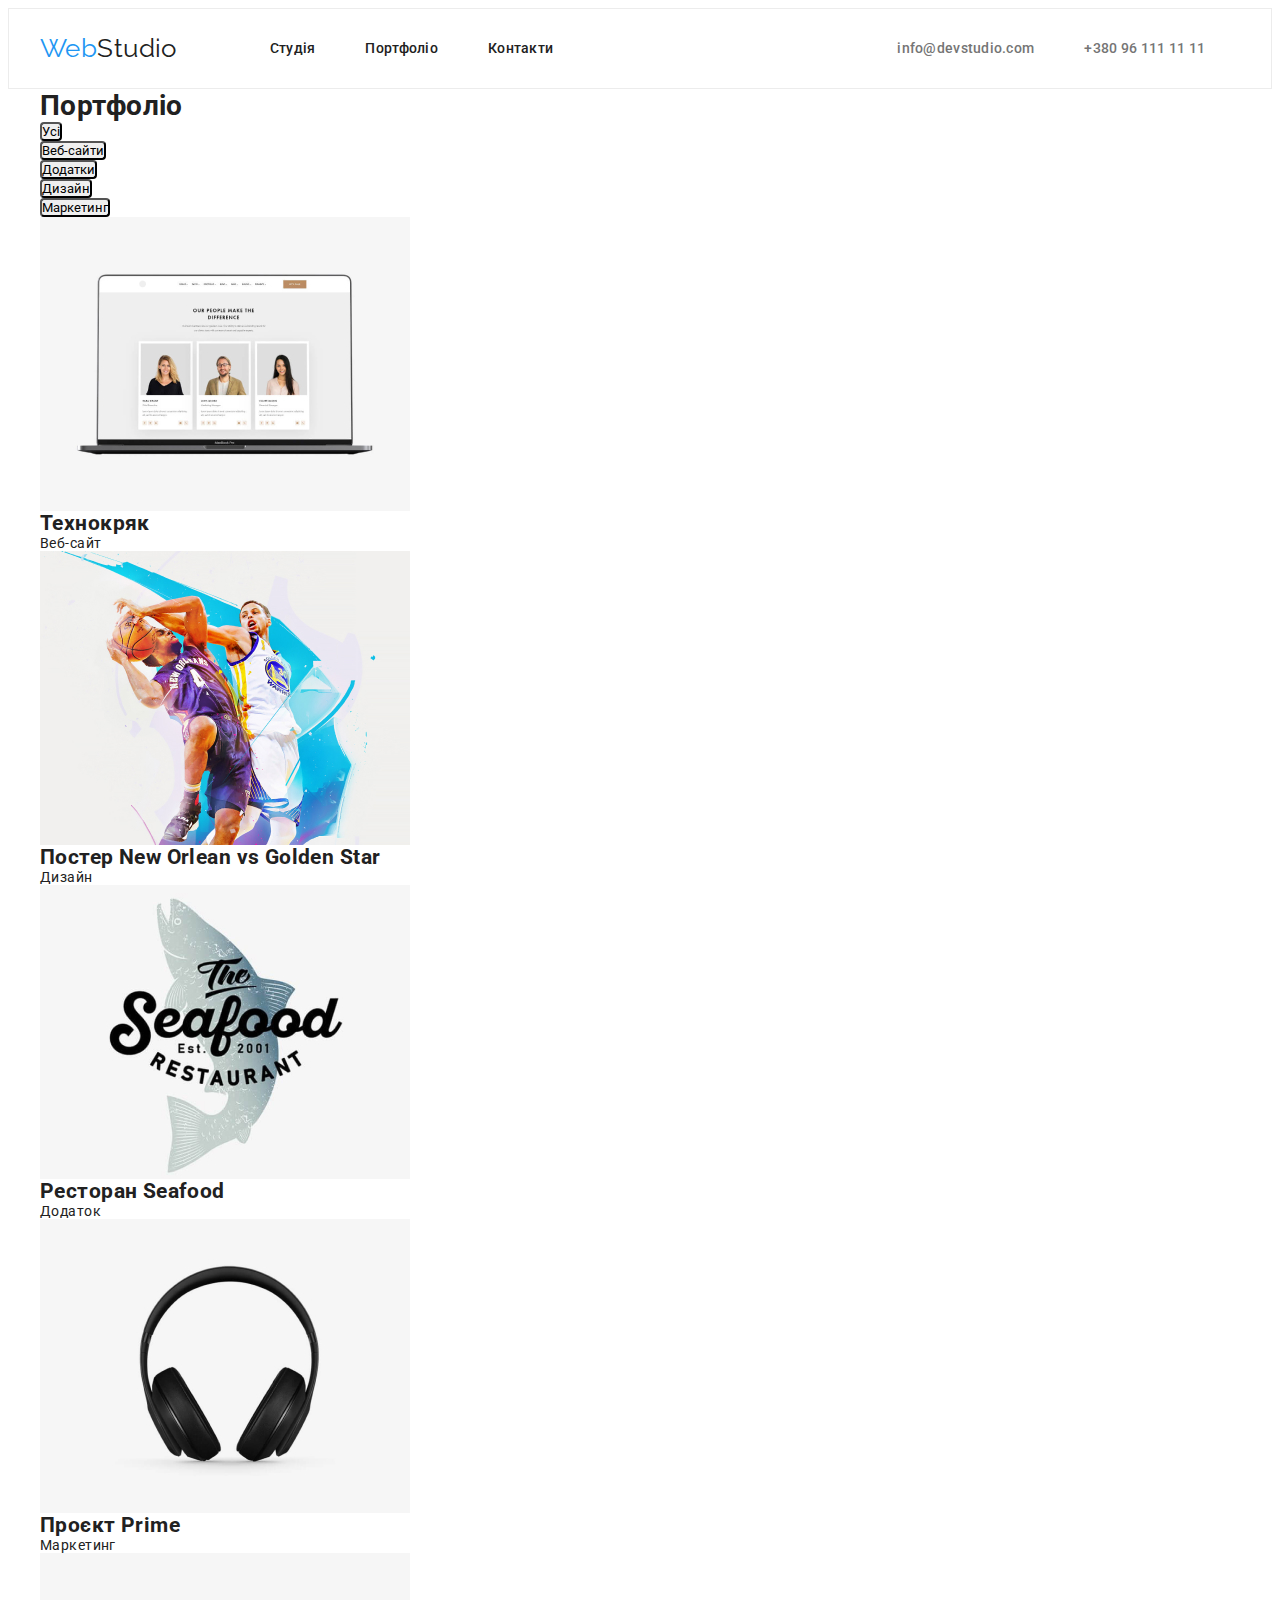
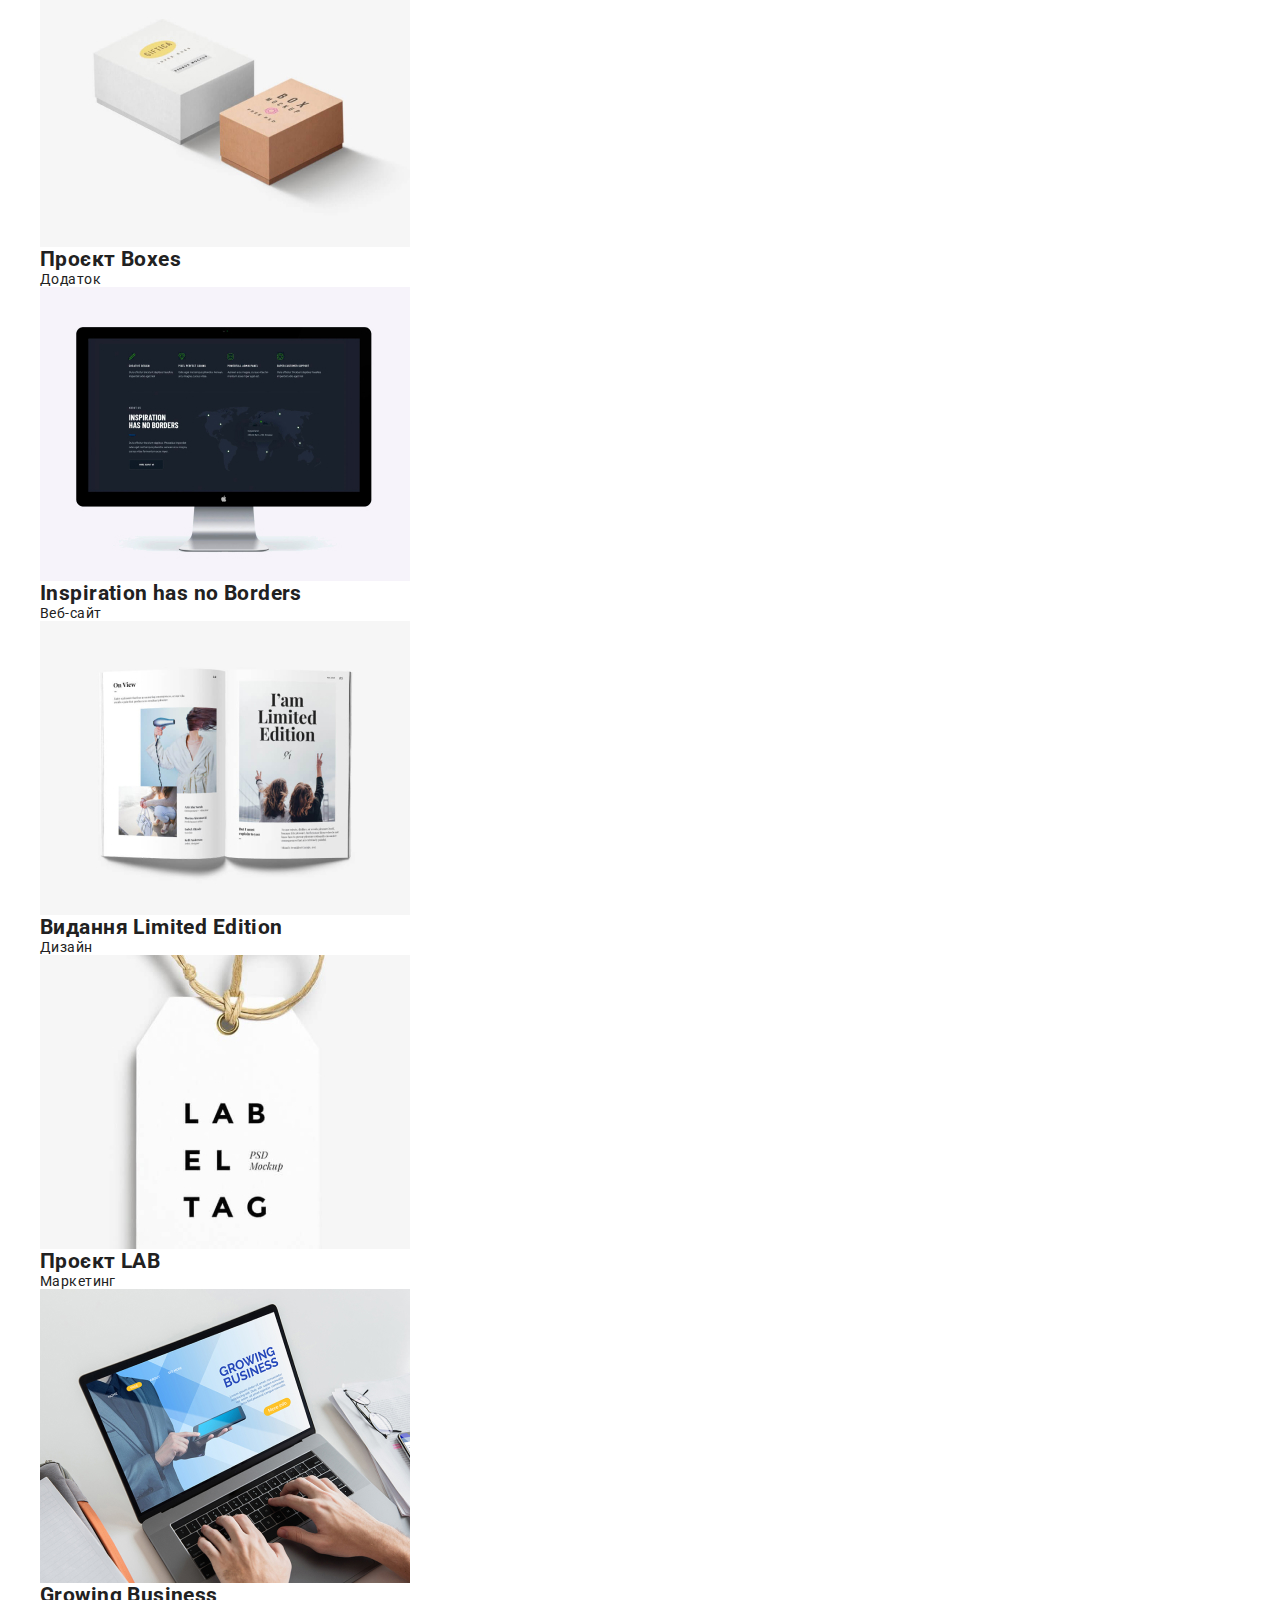
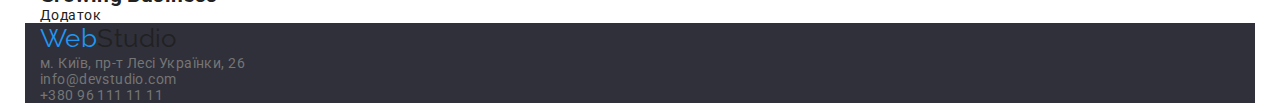
==== commit 29b80bf4: "Прийняте дз" ====
--- a/portfolio.html
+++ b/portfolio.html
@@ -8,28 +8,32 @@
     <link rel="preconnect" href="https://fonts.googleapis.com">
     <link rel="preconnect" href="https://fonts.gstatic.com" crossorigin>
     <link href="https://fonts.googleapis.com/css2?family=Raleway:wght@700&family=Roboto:wght@400;500;700;900&display=swap" rel="stylesheet">
+    <link rel="stylesheet" href="node_modules/modern-normalize/modern-normalize.css">
     <link rel="stylesheet" href="./css/styles.css"/>
 </head>
 <body>
     <!-- Шапка сайту -->
     <header class="page-header">
-      <a href="" class="logo">Web<span class="logo__decor">Studio</span></a>
+      <div class="container header-container">
+        <a href="" class="logo">Web<span class="logo__decor">Studio</span></a>
+       <!-- Навігація -->
+        <nav class="header-nav">
+          <ul class="site-nav list">
+            <li class="list-item"><a class="nav-link" href="./index.html" >Студія</a></li>
+            <li class="list-item"><a class="nav-link" href="./portfolio.html">Портфоліо</a></li>
+            <li class="list-item"><a class="nav-link" href="#" >Контакти</a></li>
+          </ul>
+        </nav>
+        <div>
+          <ul class="auth-nav list"> 
+            <li><a class="auth-link header-mail" href="mailto:info@devstudio.com">info@devstudio.com</a></li>
+            <li><a class="auth-link header-tel" href="tel:+380961111111">+380 96 111 11 11</a></li>
+        </ul>
+        </div> 
+      </div>
+      </header>
 
-      <nav>
-          <!-- Навігація -->
-        <ul class="site-nav list">
-          <li><a href="./index.html" class="nav-link">Студія</a></li>
-          <li><a href="./portfolio.html" class="nav-link">Портфоліо</a></li>
-          <li><a href="" class="nav-link">Контакти</a></li>
-        </ul>
-      </nav>
-      <ul class="auth-nav list"> 
-          <li><a href="mailto:info@devstudio.com" class="auth-link">info@devstudio.com</a></li>
-          <li><a href="tel:+380961111111" class="auth-link">+380 96 111 11 11</a></li>
-      </ul>
-    </header>
-
-      <main>
+      <main class="container">
         <h1>Портфоліо</h1>
         <section>
           <ul class="list">
@@ -155,7 +159,7 @@
 
 
       <!-- Адрес -->
-      <footer class="footer">
+      <footer class="footer container">
         <address>
           <a href="" class="logo">Web<span class="logo__decor">Studio</span></a>
       <ul class="list">    
--- a/css/styles.css
+++ b/css/styles.css
@@ -4,6 +4,43 @@
 --accent-color: #2196F3; 
 --primary-bg-color: #ffffff;
 }
+
+ul {
+    list-style: none;
+    padding: 0;
+    margin: 0;
+  }
+  a {
+    text-decoration: none;
+    color: inherit;
+  }
+  h1,
+  h2,
+  h3,
+  h4,
+  h5,
+  h6 {
+    margin: 0;
+  }
+  
+  p {
+    margin: 0;
+  }
+  
+  address {
+    font-style: normal;
+  }
+  button {
+    font-family: inherit;
+    padding: 0;
+    margin: 0;
+  }
+  
+  img {
+    display: block;
+    max-width: 100%;
+    height: auto;
+  }
 
 body {
     background-color: var(--primary-bg-color) ;
@@ -13,30 +50,44 @@
     letter-spacing: 0.03em;
 }
 
-.list {
-margin: 0;
-padding: 0;
-list-style: none;
-}
-
-a {
-    text-decoration: none;
-}
-
 button {
     cursor: pointer;
+    border-radius: 4px;
+}
+
+.container {
+    max-width: 1200px;
+    margin: 0 auto;
+    padding: 0 15px;
+}
+
+.section {
+    padding-top: 94px;
+    padding-bottom: 94px;
+}
+
+/* Header */
+.page-header {
+    border: 1px solid #ECECEC;
+    background-color:#FFFFFF;
+}
+
+.header-container {
+    display: flex;
+    align-items: center;
 }
 
 /* Логотип */
 
 .logo {
-margin: 25px 1240px 25px 215px;
+padding-top: 25px 0px;
 text-decoration: none;
 font-family: Raleway, sans-serif;
 font-style: normal;
 font-size: 26px;
 line-height: 1.2; 
 color: #2196F3;
+margin-right: 93px;
 }
 
 .logo__decor {
@@ -44,11 +95,12 @@
     color: var(--primary-text-color) ;
 }
 
-.page-header {
-    background-color:#FFFFFF;
-}
-
 /* Навігація сайту */
+
+
+.list-item:not(:last-child) {
+    margin-right: 50px;
+}
 
 .site-nav,
 .auth-nav {
@@ -56,10 +108,16 @@
  font-size: 14px;
  line-height: 1.1;
  letter-spacing: 0.02em;
+ padding: 32px 0px;
+ display: flex;
 }
 
 .nav-link {
     color: var(--primary-text-color);
+}
+
+.nav-link:not(:last-child) {
+    margin-right: 50px;
 }
 
 .nav-link:hover, 
@@ -69,49 +127,73 @@
 
 .auth-link {
     color: var(--secondary-text-color);
+    margin-left: auto;
 }
 
 .auth-link:hover, 
 .auth-link:focus {
     color: var(--accent-color);
 }
- 
+
+.header-mail {
+    margin-left: 344px;
+}
+
+.header-tel {
+margin-left: 50px;
+}
+
 /* Герой */
 
 .hero {
     background-color: #2F303A;
     color: #FFFFFF;
-    padding: 200px;
 }
 
 .hero-box {
-    width: 1600px;
-    letter-spacing: 0,06em;
+   letter-spacing: 0,06em;
 }
 
 .hero-title {
-    margin-bottom: 30px;
     font-weight: 900;
     font-size: 44px;
     line-height: 1.3;
     text-align: center;
+    text-transform: uppercase;
     letter-spacing: 0.06em;
-    text-transform: uppercase;
     color: #FFFFFF;
-}
+    padding-top: 200px;
+    margin-bottom: 30px;
+}
+
 
 /* Кнопка */
 .service {
     background-color: var(--accent-color);
     color: #ffffff;
-    padding: 10px 32px 10px 32px;
-    margin: 360px 724px 210px 724px;
     font-size: 16px;
     line-height: 1.8; 
     font-family: inherit;
+    margin: 0 auto;
+    display: flex;
+    padding: 10px 32px;
 }
 
 /* Особливості */
+
+.hiden {
+    position: absolute;
+    white-space: nowrap;
+    width: 1px;
+    height: 1px;
+    overflow: hidden;
+    border: 0;
+    padding: 0;
+    clip: rect(0 0 0 0);
+    clip-path: inset(50%);
+    margin: -1px;
+  }
+
 .title{
 font-weight: 700;
 font-size: 14px;
@@ -147,7 +229,6 @@
 
 .footer{
 background-color: #2F303A;
-width: 1600px;
 }
 
 .footer-nav{
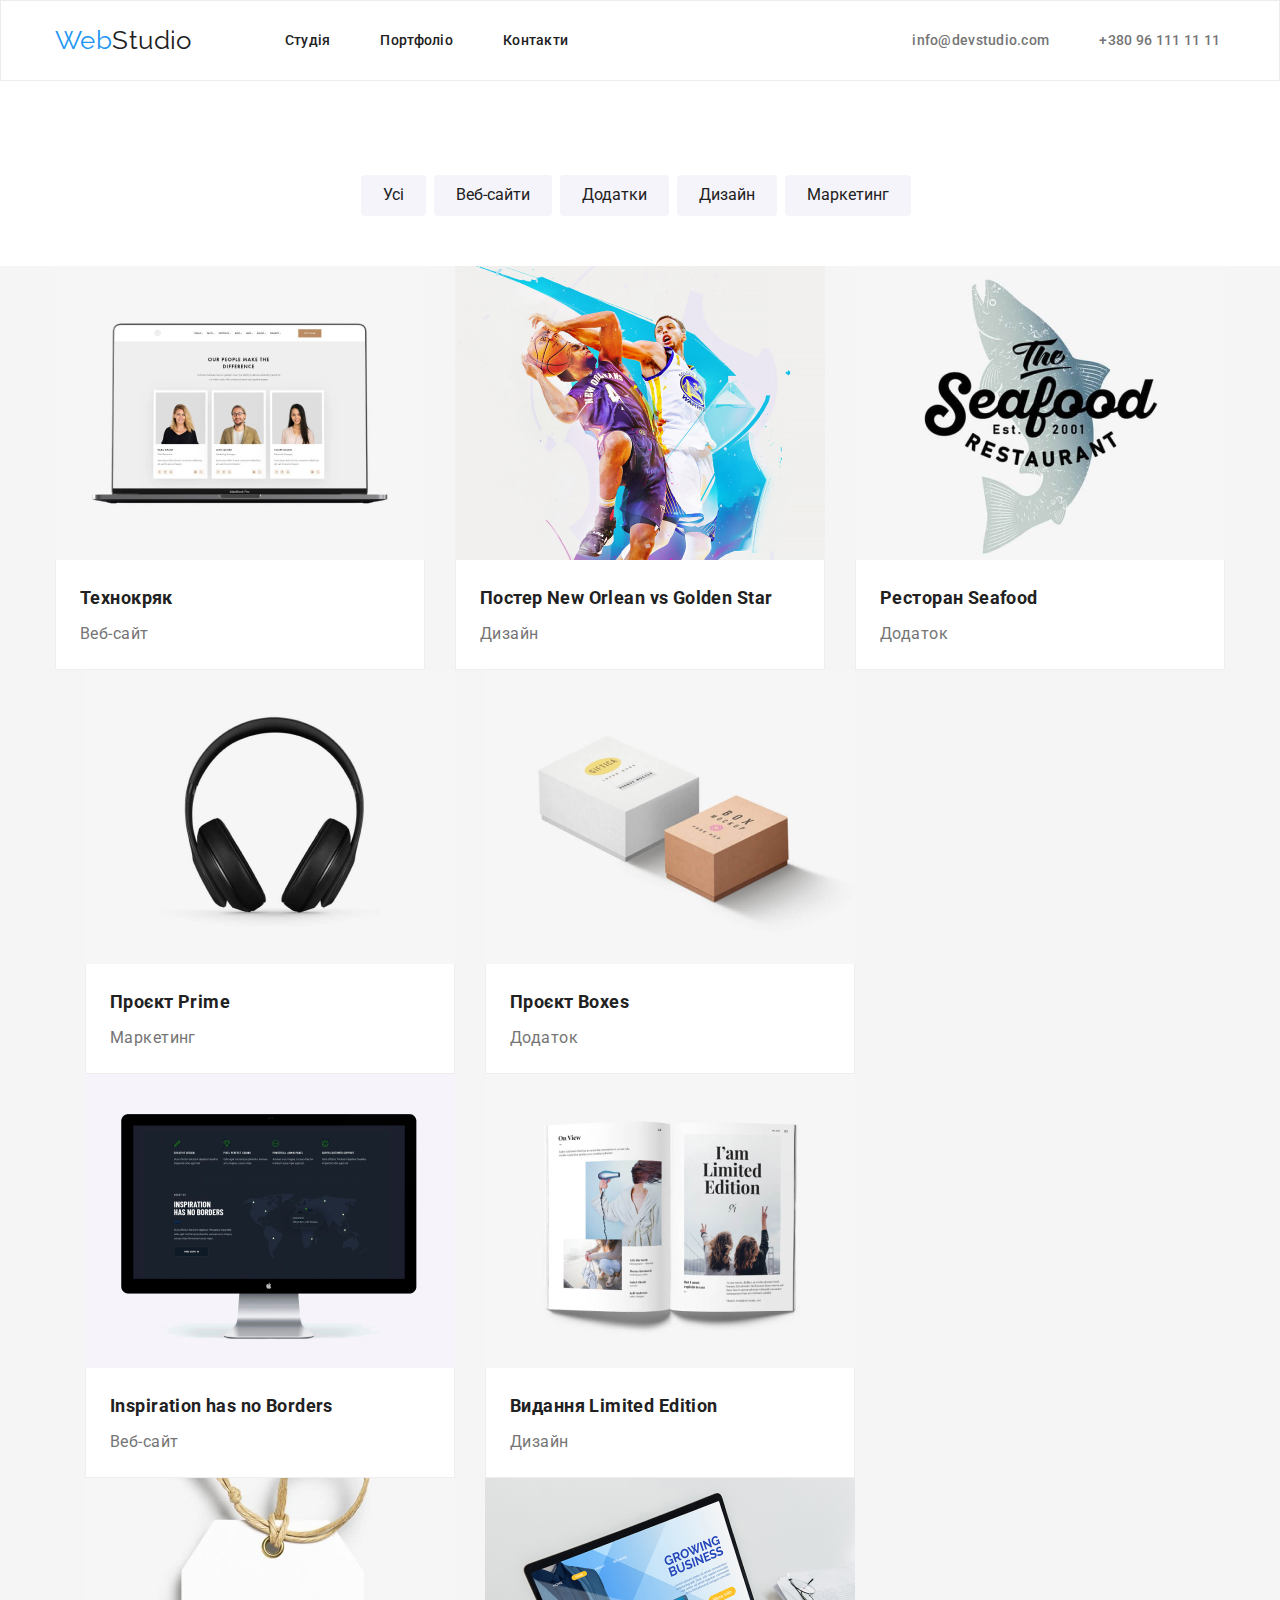
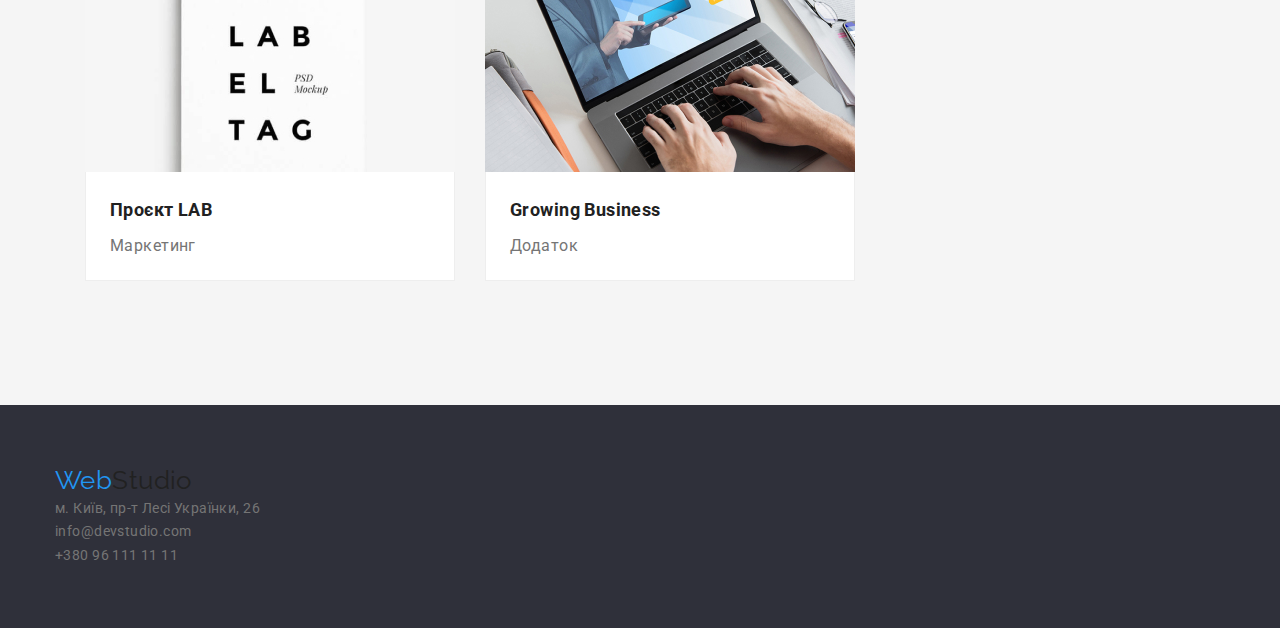
==== commit aa174382: "3 Hm" ====
--- a/portfolio.html
+++ b/portfolio.html
@@ -8,14 +8,14 @@
     <link rel="preconnect" href="https://fonts.googleapis.com">
     <link rel="preconnect" href="https://fonts.gstatic.com" crossorigin>
     <link href="https://fonts.googleapis.com/css2?family=Raleway:wght@700&family=Roboto:wght@400;500;700;900&display=swap" rel="stylesheet">
-    <link rel="stylesheet" href="node_modules/modern-normalize/modern-normalize.css">
+    <link rel="stylesheet" href="https://cdnjs.cloudflare.com/ajax/libs/modern-normalize/1.0.0/modern-normalize.min.css"/>
     <link rel="stylesheet" href="./css/styles.css"/>
 </head>
 <body>
     <!-- Шапка сайту -->
     <header class="page-header">
       <div class="container header-container">
-        <a href="" class="logo">Web<span class="logo__decor">Studio</span></a>
+        <a href="" class="logo">Web<span class="logo-decor">Studio</span></a>
        <!-- Навігація -->
         <nav class="header-nav">
           <ul class="site-nav list">
@@ -33,124 +33,143 @@
       </div>
       </header>
 
-      <main class="container">
-        <h1>Портфоліо</h1>
-        <section>
-          <ul class="list">
-            <li><button type="button">Усі</button></li>
-            <li><button type="button">Веб-сайти</button></li>
-            <li><button type="button">Додатки</button></li>
-            <li><button type="button">Дизайн</button></li>
-            <li><button type="button">Маркетинг</button></li>
+      <main>
+        <h1 class="hiden">Портфоліо</h1>
+        <section class="section button-nav">
+          <ul class="list portfolio-nav">
+            <li><button type="button" class="portfolio-button">Усі</button></li>
+            <li><button type="button" class="portfolio-button">Веб-сайти</button></li>
+            <li><button type="button" class="portfolio-button">Додатки</button></li>
+            <li><button type="button" class="portfolio-button">Дизайн</button></li>
+            <li><button type="button" class="portfolio-button">Маркетинг</button></li>
           </ul>
-             
-          <ul class="list">
-            <li>
+        </section>
+
+        <section class="section about card">
+          <div class="container">
+          <ul class="list card-set">
+            <li class="pictures">
              <a href="">
               <img src="./images/imgP1.jpg" alt="Веб-сайт"
               width="370"
               height="294"
              />
-              <h2>Технокряк</h2>
-              <p>Веб-сайт</p>
+             <div class="card-items">
+              <h2 class="card-text">Технокряк</h2>
+              <p class="about-card">Веб-сайт</p>
+            </div>
              </a>  
            </li>
             
-            <li>
+            <li class="pictures">
              <a href="">
              <img src="./images/imgP2.jpg" alt="Дизайн постеру"
              width="370"
              height="294"
              />
-             <h2>Постер New Orlean vs Golden Star</h2>
-             <p>Дизайн</p> 
+             <div class="card-items">
+              <h2 class="card-text">Постер New Orlean vs Golden Star</h2>
+              <p class="about-card">Дизайн</p>
+            </div>
              </a>
             </li>
           
-            <li>
+            <li class="pictures">
              <a href="">
              <img src="./images/imgP3.jpg" alt="Додаток ресторану Seafood"
              width="370"
              height="294"
              />
-             <h2>Ресторан Seafood</h2>
-             <p>Додаток</p>
+             <div class="card-items">
+              <h2 class="card-text">Ресторан Seafood</h2>
+              <p class="about-card">Додаток</p>
+            </div>
              </a>
             </li>
 
-            <li>
+            <li class="pictures">
               <a href="">
               <img src="./images/imgP4.jpg" alt="Зображення навушників"
               width="370"
               height="294"
              />
-             <h2>Проєкт Prime</h2>
-             <p>Маркетинг</p>
+            <div class="card-items">
+              <h2 class="card-text">Проєкт Prime</h2>
+              <p class="about-card">Маркетинг</p>
+            </div>
              </a>
             </li>
           
-            <li>
+            <li class="pictures">
              <a href="">
              <img src="./images/imgP5.jpg" alt="Додаток Boxes"
              width="370"
              height="294"
              />
-             <h2>Проєкт Boxes</h2>
-             <p>Додаток</p>
-              </a> 
+             <div class="card-items">
+              <h2 class="card-text">Проєкт Boxes</h2>
+              <p class="about-card">Додаток</p>
+            </div>
+             </a> 
             </li>
             
 
-            <li>
+            <li class="pictures">
               <a href="">
               <img src="./images/imgP6.jpg" alt="Веб-сайт"
               width="370"
               height="294"
               />
-              <h2>Inspiration has no Borders</h2>
-              <p>Веб-сайт</p>
+              <div class="card-items">
+                <h2 class="card-text">Inspiration has no Borders</h2>
+                <p class="about-card">Веб-сайт</p>
+              </div>
               </a>
             </li>
-            
 
-            <li> 
+            <li class="pictures"> 
               <a href="">
                <img src="./images/imgP7.jpg" alt="Дизайн видання Limited Edition"
                width="370"
                height="294"
                />
-               <h2>Видання Limited Edition</h2>
-               <p>Дизайн</p>  
+               <div class="card-items">
+                <h2 class="card-text">Видання Limited Edition</h2>
+                <p class="about-card">Дизайн</p>
+              </div> 
                </a>
             </li>
            
 
-            <li>
+            <li class="pictures">
               <a href="">
                 <img src="./images/imgP8.jpg" alt="Маркетинг проєкту LAB"
                 width="370"
                 height="294"
                />
-               <h2>Проєкт LAB</h2>
-               <p>Маркетинг</p>  
+               <div class="card-items">
+                <h2 class="card-text">Проєкт LAB</h2>
+                <p class="about-card">Маркетинг</p>
+              </div> 
               </a>
             </li>
             
 
-            <li>
+            <li class="pictures">
               <a href="">
               <img src="./images/imgP9.jpg" alt="Додаток Growing Business"
               width="370"
               height="294"
               />
-             <h2>Growing Business</h2>
-             <p>Додаток</p> 
+              <div class="card-items">
+                <h2 class="card-text">Growing Business</h2>
+                <p class="about-card">Додаток</p>
+              </div>
               </a>
             </li>
-            
 
           </ul>
-
+        </div>
         </section>
 
       </main>
@@ -159,18 +178,21 @@
 
 
       <!-- Адрес -->
-      <footer class="footer container">
-        <address>
-          <a href="" class="logo">Web<span class="logo__decor">Studio</span></a>
-      <ul class="list">    
+          <section class="footer-list"> 
+            <footer class="footer container">
+              <address>
+                <a href="" class="footer-logo">Web<span class="footer-logo-decor">Studio</span></a>
+                  <ul class="list footer-nav">    
+                      
+                      <li><a href="" class="contacts">м. Київ, пр-т Лесі Українки, 26</a></li> 
+                      <li><a href="mailto:info@devstudio.com" class="contacts">info@devstudio.com</a></li>
+                      <li><a href="tel:+380961111111" class="contacts">+380 96 111 11 11</a></li>
+                      
+                  </ul>   
+              </address>
+                  
+            </footer>
+          </section>
           
-          <li><a href="" class="contacts">м. Київ, пр-т Лесі Українки, 26</a></li> 
-          <li><a href="mailto:info@devstudio.com" class="contacts">info@devstudio.com</a></li>
-          <li><a href="tel:+380961111111" class="contacts">+380 96 111 11 11</a></li>
-          
-      </ul>   
-  </address>
-      
-</footer>
 </body>
 </html>--- a/css/styles.css
+++ b/css/styles.css
@@ -1,248 +1,401 @@
 :root {
---primary-text-color: #212121;
---secondary-text-color: #757575;
---accent-color: #2196F3; 
---primary-bg-color: #ffffff;
-}
-
-ul {
-    list-style: none;
-    padding: 0;
-    margin: 0;
-  }
-  a {
+    --primary-text-color: #212121;
+    --secondary-text-color: #757575;
+    --accent-color: #2196F3; 
+    --primary-bg-color: #ffffff;
+    }
+    
+    ul {
+        list-style: none;
+        padding: 0;
+        margin: 0;
+      }
+      a {
+        text-decoration: none;
+        color: inherit;
+      }
+      h1,
+      h2,
+      h3,
+      h4,
+      h5,
+      h6 {
+        margin: 0;
+      }
+      
+      p {
+        margin: 0;
+      }
+      
+      address {
+        font-style: normal;
+      }
+      button {
+        font-family: inherit;
+        padding: 0;
+        margin: 0;
+      }
+      
+      img {
+        display: block;
+        width: 100%;
+        height: auto;
+      }
+    
+    body {
+        background-color: var(--primary-bg-color) ;
+        color: var(--primary-text-color);
+        font-family: 'Roboto', sans-serif;
+        font-size: 14px;
+        letter-spacing: 0.03em;
+    }
+    
+    button {
+        cursor: pointer;
+        border-radius: 4px;
+    }
+    
+    .container {
+        max-width: 1200px;
+        margin: 0 auto;
+        padding: 0 15px;
+    }
+    
+    .section {
+        padding-top: 94px;
+        padding-bottom: 94px;
+    }
+    
+    /* Header */
+    
+    .page-header {
+        border: 1px solid #ECECEC;
+        background-color:#FFFFFF;
+    }
+    
+    .header-container {
+        display: flex;
+        align-items: center;
+    }
+    
+    /* Логотип */
+    
+    .logo {
+    padding-top: 25px 0px;
     text-decoration: none;
-    color: inherit;
-  }
-  h1,
-  h2,
-  h3,
-  h4,
-  h5,
-  h6 {
-    margin: 0;
-  }
-  
-  p {
-    margin: 0;
-  }
-  
-  address {
+    font-family: Raleway, sans-serif;
     font-style: normal;
-  }
-  button {
-    font-family: inherit;
-    padding: 0;
-    margin: 0;
-  }
-  
-  img {
-    display: block;
-    max-width: 100%;
-    height: auto;
-  }
-
-body {
-    background-color: var(--primary-bg-color) ;
-    color: var(--primary-text-color);
-    font-family: 'Roboto', sans-serif;
+    font-size: 26px;
+    line-height: 1.2; 
+    color: #2196F3;
+    margin-right: 93px;
+    }
+    
+    .logo-decor {
+        font-style: normal;
+        color: var(--primary-text-color) ;
+    }
+    
+    /* Навігація сайту */
+    
+    
+    .list-item:not(:last-child) {
+        margin-right: 50px;
+    }
+    
+    .site-nav,
+    .auth-nav {
+     font-weight: 500;
+     font-size: 14px;
+     line-height: 1.1;
+     letter-spacing: 0.02em;
+     padding: 32px 0px;
+     display: flex;
+    }
+    
+    .nav-link {
+        color: var(--primary-text-color);
+    }
+    
+    .nav-link:not(:last-child) {
+        margin-right: 50px;
+    }
+    
+    .nav-link:hover, 
+    .nav-link:focus {
+    color: var(--accent-color);
+    }
+    
+    .auth-link {
+        color: var(--secondary-text-color);
+        margin-left: auto;
+    }
+    
+    .auth-link:hover, 
+    .auth-link:focus {
+        color: var(--accent-color);
+    }
+    
+    .header-mail {
+        margin-left: 344px;
+    }
+    
+    .header-tel {
+    margin-left: 50px;
+    }
+    
+    /* Герой */
+    
+    .hero {
+        background-color: #2F303A;
+        color: #FFFFFF;
+        max-width: 1600px;
+        max-height: 600px;
+        margin-left: auto;
+        margin-right: auto;
+        padding-bottom: 200px;
+        padding-top: 200px;
+    }
+    
+    .hero-box {
+       width: 696px;
+       margin-left: auto;
+       margin-right: auto;
+       text-align: center;
+    }
+    
+    .hero-title {
+        font-weight: 900;
+        font-size: 44px;
+        line-height: 1.3;
+        text-align: center;
+        text-transform: uppercase;
+        letter-spacing: 0.06em;
+        color: #FFFFFF; 
+        margin-bottom: 30px;
+    }
+    
+    
+    /* Кнопка */
+    .service {
+        background-color: var(--accent-color);
+        color: #ffffff;
+        font-size: 16px;
+        line-height: 1.8; 
+        font-family: inherit;
+        padding: 10px 32px;
+        width: 216px;
+        height: 50px;
+        border: transparent;
+    }
+    
+    .service:hover, 
+    .service:focus {
+      background-color: #188CE8;
+    }
+    
+    
+    /* Особливості */
+    
+    .hiden {
+        position: absolute;
+        white-space: nowrap;
+        width: 1px;
+        height: 1px;
+        overflow: hidden;
+        border: 0;
+        padding: 0;
+        clip: rect(0 0 0 0);
+        clip-path: inset(50%);
+        margin: -1px;
+    } 
+    
+    .flex-container {
+    display: flex;
+    }
+    
+    .title{
+    font-weight: 700;
     font-size: 14px;
-    letter-spacing: 0.03em;
-}
-
-button {
-    cursor: pointer;
-    border-radius: 4px;
-}
-
-.container {
-    max-width: 1200px;
-    margin: 0 auto;
-    padding: 0 15px;
-}
-
-.section {
-    padding-top: 94px;
-    padding-bottom: 94px;
-}
-
-/* Header */
-.page-header {
-    border: 1px solid #ECECEC;
-    background-color:#FFFFFF;
-}
-
-.header-container {
-    display: flex;
-    align-items: center;
-}
-
-/* Логотип */
-
-.logo {
-padding-top: 25px 0px;
-text-decoration: none;
-font-family: Raleway, sans-serif;
-font-style: normal;
-font-size: 26px;
-line-height: 1.2; 
-color: #2196F3;
-margin-right: 93px;
-}
-
-.logo__decor {
+    line-height: 1.1;
+    margin-bottom: 10px;
+    }
+    
+    .text {
+    font-weight: 400;
+    font-size: 14px;
+    line-height: 1.7;
+    margin-right: 30px;
+    }
+    
+    /* Чим ми займаємося */
+    
+    .function {
+        display: flex;
+        justify-content: center;  
+    }
+    .about {
+        padding-top: 0;
+    }
+    
+    .function-img + .function-img {
+    margin-left: 30px; 
+    }
+    
+    /* Наша команда */
+    
+    .section-staff {
+      background: #F5F4FA;  
+    }
+    
+    .staff {
+        display: flex;
+    }
+     
+    .staff-img + .staff-img {
+        margin-left: 30px;
+    }
+    
+    .staff-text {
+    background: #FFFFFF;
+    box-shadow: 0px 1px 3px rgba(0, 0, 0, 0.12), 0px 1px 1px rgba(0, 0, 0, 0.14), 0px 2px 1px rgba(0, 0, 0, 0.2);
+    border-radius: 0px 0px 4px 4px;
+    padding-top: 30px;
+    padding-bottom: 30px;
+    text-align: center;
+    }
+    
+    .section-title {
+    font-weight: 700;
+    font-size: 36px;
+    line-height: 1.2;
+    text-align: center;
+    margin-bottom: 50px;
+    }
+    
+    .subtitle {
+    font-weight: 500;
+    font-size: 16px;
+    line-height: 1.2;
+    margin-bottom: 10px;
+    }
+    
+    .profession {
+    font-weight: 400;
+    font-size: 16px;
+    line-height: 1.2;  
+    }
+
+    /* Підвал сторінки */
+
+.footer-list {
+    background-color: #2F303A;
+    padding-top: 60px;
+    padding-bottom: 60px;
+    }
+    
+    .footer-logo {
+        text-decoration: none;
+        font-family: Raleway, sans-serif;
+        font-style: normal;
+        font-size: 26px;
+        line-height: 1.2; 
+        color: #2196F3;
+        margin-bottom: 20px;
+    }
+        
+    .footer-logo-decor {
     font-style: normal;
     color: var(--primary-text-color) ;
-}
-
-/* Навігація сайту */
-
-
-.list-item:not(:last-child) {
-    margin-right: 50px;
-}
-
-.site-nav,
-.auth-nav {
- font-weight: 500;
- font-size: 14px;
- line-height: 1.1;
- letter-spacing: 0.02em;
- padding: 32px 0px;
- display: flex;
-}
-
-.nav-link {
+    }  
+    
+    .footer-nav {
+    font-weight: 400;
+    font-size: 14px;
+    line-height: 1.7;
+    }
+    
+    .contacts {
+        color: var(--secondary-text-color);
+        font-style: normal;
+    }
+    
+    .footer-nav:not(:last-child){
+    margin-bottom: 9px;
+    }
+    
+    
+    .contacts:hover,
+    .contacts:focus {
+        color: #ffffff;
+    }
+    
+    /* Портфоліо */
+
+    .button-nav {
+    margin-bottom: -44px;
+    }
+    
+    .portfolio-nav {
+        display: flex;
+       justify-content: center;
+    }
+    
+    .portfolio-button {
+    background-color:#F5F4FA;
     color: var(--primary-text-color);
-}
-
-.nav-link:not(:last-child) {
-    margin-right: 50px;
-}
-
-.nav-link:hover, 
-.nav-link:focus {
-color: var(--accent-color);
-}
-
-.auth-link {
-    color: var(--secondary-text-color);
-    margin-left: auto;
-}
-
-.auth-link:hover, 
-.auth-link:focus {
-    color: var(--accent-color);
-}
-
-.header-mail {
-    margin-left: 344px;
-}
-
-.header-tel {
-margin-left: 50px;
-}
-
-/* Герой */
-
-.hero {
-    background-color: #2F303A;
-    color: #FFFFFF;
-}
-
-.hero-box {
-   letter-spacing: 0,06em;
-}
-
-.hero-title {
-    font-weight: 900;
-    font-size: 44px;
-    line-height: 1.3;
-    text-align: center;
-    text-transform: uppercase;
-    letter-spacing: 0.06em;
-    color: #FFFFFF;
-    padding-top: 200px;
-    margin-bottom: 30px;
-}
-
-
-/* Кнопка */
-.service {
-    background-color: var(--accent-color);
-    color: #ffffff;
     font-size: 16px;
     line-height: 1.8; 
     font-family: inherit;
-    margin: 0 auto;
-    display: flex;
-    padding: 10px 32px;
-}
-
-/* Особливості */
-
-.hiden {
-    position: absolute;
-    white-space: nowrap;
-    width: 1px;
-    height: 1px;
-    overflow: hidden;
-    border: 0;
-    padding: 0;
-    clip: rect(0 0 0 0);
-    clip-path: inset(50%);
-    margin: -1px;
-  }
-
-.title{
-font-weight: 700;
-font-size: 14px;
-line-height: 1.1;
-}
-
-.text {
-font-weight: 400;
-font-size: 14px;
-line-height: 1.7;
-}
-
-.section-title{
+    margin-right: 8px; 
+    padding: 6px 22px;
+    border: 0px
+    }
+    
+    .portfolio-button:hover,
+    .portfolio-button:focus {
+    background-color: var(--accent-color);
+    color: var(--primary-bg-color);
+    }
+    
+    .card {
+        background-color: #F5F5F5;
+    }
+
+    .card-set {
+        display: flex;
+        flex-wrap: wrap;
+        flex-basis: calc(100%-2*30px/3);
+        margin-bottom: 30px;
+    }
+    
+    .pictures + .pictures {
+        margin-left: 30px;
+    }
+    
+    .card-items{
+    background-color: var(--primary-bg-color);
+    padding: 20px 24px;
+    border: 1px solid #EEEEEE; 
+    border-top: 0;
+    }
+
+    .card-text {
     font-weight: 700;
-font-size: 36px;
-line-height: 1.2;
-text-align: center;
-}
-
-.subtitle{
-font-weight: 500;
-font-size: 16px;
-line-height: 1.2;
-}
-
-.profession{
-font-weight: 400;
-font-size: 16px;
-line-height: 1.2;  
-}
-
-/* Підвал сторінки */
-
-.footer{
-background-color: #2F303A;
-}
-
-.footer-nav{
-font-weight: 400;
-font-size: 14px;
-line-height: 1.7;
-}
-
-.contacts {
-    color: var(--secondary-text-color);
-    font-style: normal;
-}
-
-.contacts:hover,
-.contacts:focus {
-    color: #ffffff;
-}+    font-size: 18px;
+    line-height: 2;
+    margin-bottom: 4px;
+    }
+
+    .about-card {
+    font-weight: 400;
+    font-size: 16px;
+    line-height: 1.8;
+    color: #757575;
+    }
+    
+    .profession {
+    font-weight: 400;
+    font-size: 16px;
+    line-height: 1.2;  
+    }
